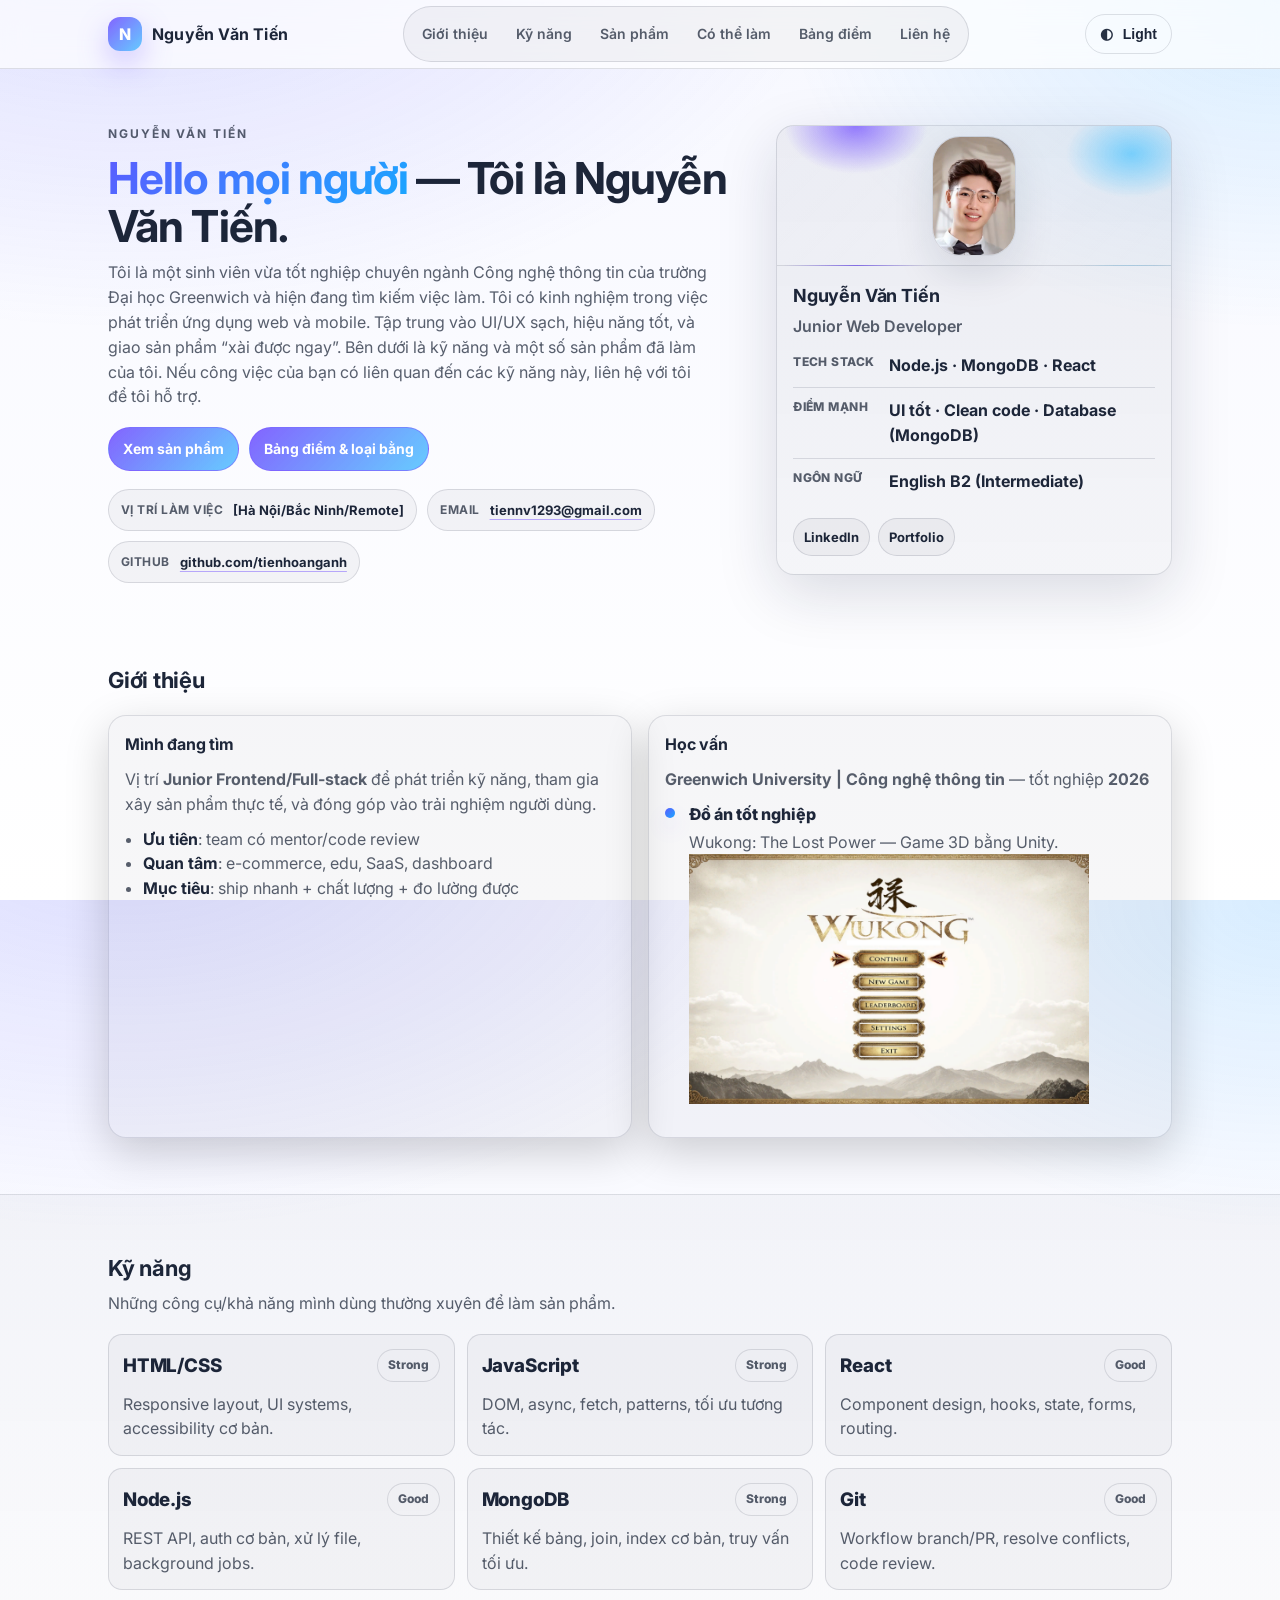
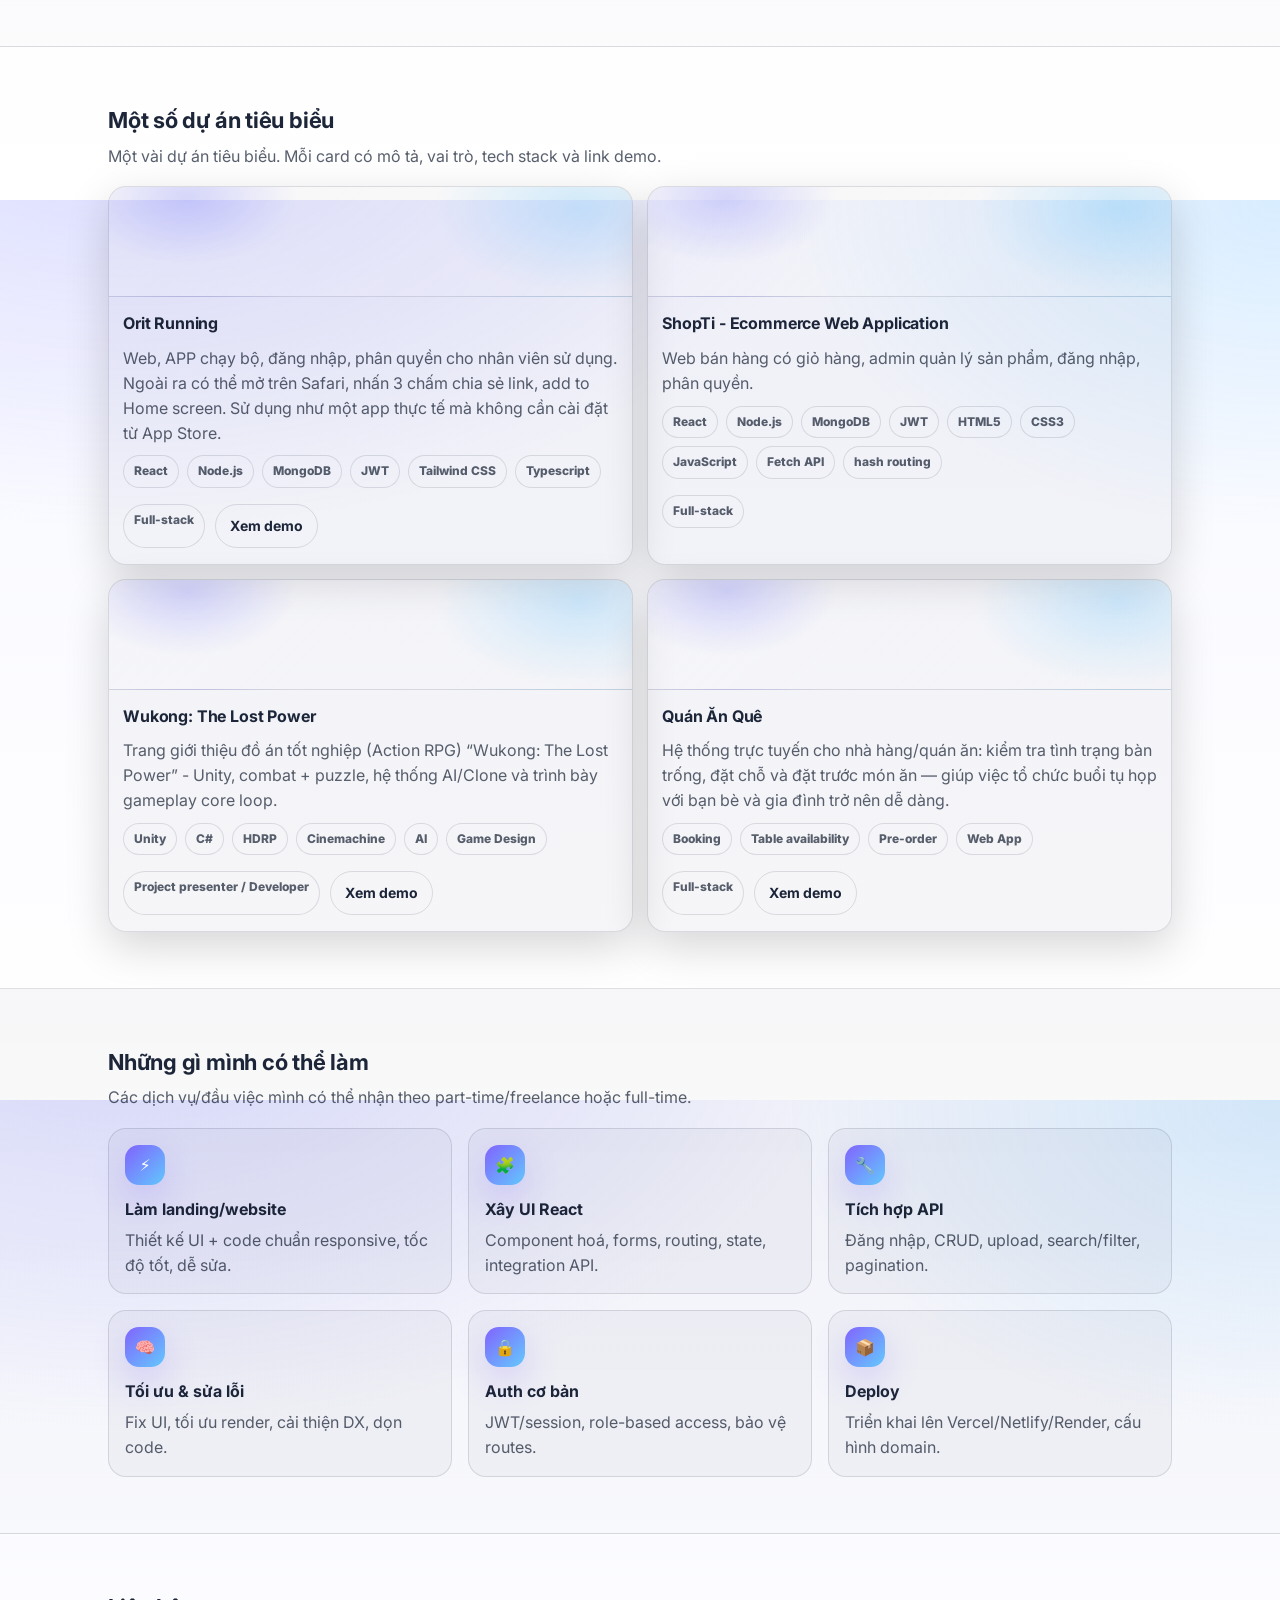
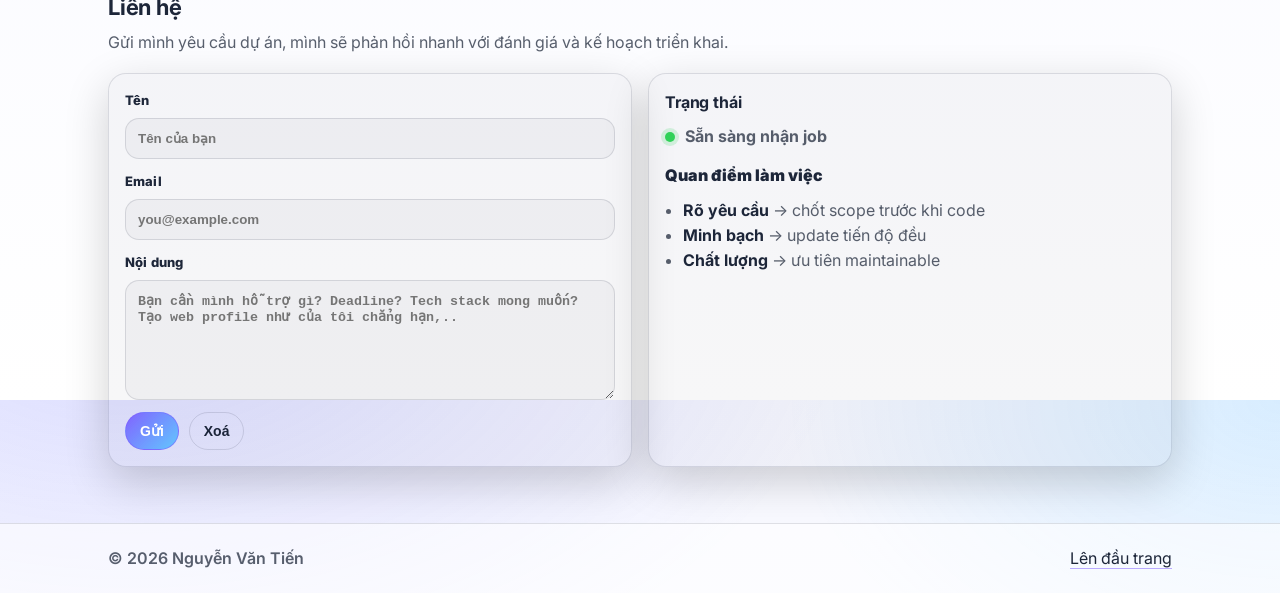
==== index.html @ b77771d0 "Add personal profile site with grades page Add complete personal profile website: index.html (profil" ====
<!doctype html>
<html lang="vi">
  <head>
    <meta charset="UTF-8" />
    <meta name="viewport" content="width=device-width, initial-scale=1.0" />
    <meta name="description" content="Website profile cá nhân - Sinh viên mới tốt nghiệp." />
    <title>Profile | Nguyễn Văn Tiến</title>
    <link rel="preconnect" href="https://fonts.googleapis.com" />
    <link rel="preconnect" href="https://fonts.gstatic.com" crossorigin />
    <link
      href="https://fonts.googleapis.com/css2?family=Inter:wght@400;500;600;700;800&display=swap"
      rel="stylesheet"
    />
    <link rel="stylesheet" href="./styles.css" />
  </head>
  <body>
    <header class="header" id="top">
      <div class="container header__inner">
        <a class="brand" href="#top" aria-label="Trang chủ">
          <span class="brand__mark" aria-hidden="true">N</span>
          <span class="brand__text">Nguyễn Văn Tiến</span>
        </a>

        <nav class="nav" aria-label="Điều hướng">
          <button class="nav__toggle" type="button" aria-expanded="false" aria-controls="navMenu">
            <span class="nav__toggleBars" aria-hidden="true"></span>
            <span class="sr-only">Mở/đóng menu</span>
          </button>

          <div class="nav__menu" id="navMenu">
            <a class="nav__link" href="#about">Giới thiệu</a>
            <a class="nav__link" href="#skills">Kỹ năng</a>
            <a class="nav__link" href="#projects">Sản phẩm</a>
            <a class="nav__link" href="#services">Có thể làm</a>
            <a class="nav__link" href="./bang-diem.html">Bảng điểm</a>
            <a class="nav__link" href="#contact">Liên hệ</a>
          </div>
        </nav>

        <div class="header__actions">
          <button class="btn btn--ghost" type="button" id="themeToggle" aria-pressed="false">
            <span class="btn__icon" aria-hidden="true">◐</span>
            <span class="btn__text">Dark</span>
          </button>
          <!-- <a class="btn btn--primary" href="#contact">Liên Hệ</a> -->
        </div>
      </div>
    </header>

    <main id="main">
      <section class="hero">
        <div class="container hero__grid">
          <div class="hero__content">
            <p class="eyebrow">Nguyễn Văn Tiến</p>
            <h1 class="hero__title">
              <span class="grad">Hello mọi người</span> — Tôi là Nguyễn Văn Tiến.
            </h1>
            <p class="hero__subtitle">
              Tôi là một sinh viên vừa tốt nghiệp chuyên ngành Công nghệ thông tin của trường Đại học Greenwich
              và hiện đang tìm kiếm việc làm. Tôi có kinh nghiệm trong việc phát triển ứng dụng web và mobile.
              Tập trung vào UI/UX sạch, hiệu năng tốt, và giao sản phẩm “xài được ngay”.
              Bên dưới là kỹ năng và một số sản phẩm đã làm của tôi. Nếu công việc của bạn có liên quan đến các kỹ năng này, liên hệ với tôi để tôi hỗ trợ.
            </p>

            <div class="hero__cta">
              <a class="btn btn--primary" href="#projects">Xem sản phẩm</a>
              <a class="btn btn--primary" href="./bang-diem.html">Bảng điểm &amp; loại bằng</a>
              <!-- <a class="btn btn--ghost" href="./assets/CV.pdf" download>Tải CV (PDF)</a> -->
            </div>

            <div class="hero__meta">
              <div class="pill">
                <span class="pill__k">Vị trí làm việc</span>
                <span class="pill__v">[Hà Nội/Bắc Ninh/Remote]</span>
              </div>
              <div class="pill">
                <span class="pill__k">Email</span>
                <a class="pill__v link" href="mailto:tiennv1293@gmail.com">tiennv1293@gmail.com</a>
              </div>
              <div class="pill">
                <span class="pill__k">GitHub</span>
                <a class="pill__v link" href="https://github.com/tienhoanganh" rel="noreferrer">github.com/tienhoanganh</a>
              </div>
            </div>
          </div>

          <aside class="hero__card" aria-label="Thông tin nhanh">
            <div class="profileCard">
              <div class="profileCard__avatar" role="img" aria-label="Ảnh đại diện">
                <img class="profileCard__img" src="./assets/avatar.png" alt="Nguyễn Văn Tiến" />
              </div>

              <div class="profileCard__body">
                <h2 class="profileCard__name">Nguyễn Văn Tiến</h2>
                <p class="profileCard__role">Junior Web Developer</p>

                <dl class="kv">
                  <div class="kv__row">
                    <dt>Tech Stack</dt>
                    <dd>Node.js · MongoDB · React</dd>
                  </div>
                  <div class="kv__row">
                    <dt>Điểm mạnh</dt>
                    <dd>UI tốt · Clean code · Database (MongoDB)</dd>
                  </div>
                  <div class="kv__row">
                    <dt>Ngôn ngữ</dt>
                    <dd>English B2 (Intermediate)</dd>
                  </div>
                </dl>

                <div class="profileCard__links">
                  <a class="chip" href="https://www.linkedin.com/in/tien-nguyen-van-83bb76202/" rel="noreferrer">LinkedIn</a>
                  <a class="chip" href="https://portfolio-tienhoanganh.vercel.app/" rel="noreferrer">Portfolio</a>
                </div>
              </div>
            </div>
          </aside>
        </div>
      </section>

      <section class="section" id="about">
        <div class="container">
          <div class="sectionHead">
            <h2 class="sectionHead__title">Giới thiệu</h2>
            <p class="sectionHead__desc">
            </p>
          </div>

          <div class="grid2">
            <article class="card">
              <h3 class="card__title">Mình đang tìm</h3>
              <p class="card__text">
                Vị trí <b>Junior Frontend/Full-stack</b> để phát triển kỹ năng, tham gia xây sản phẩm thực tế,
                và đóng góp vào trải nghiệm người dùng.
              </p>
              <ul class="list">
                <li><b>Ưu tiên</b>: team có mentor/code review</li>
                <li><b>Quan tâm</b>: e-commerce, edu, SaaS, dashboard</li>
                <li><b>Mục tiêu</b>: ship nhanh + chất lượng + đo lường được</li>
              </ul>
            </article>

            <article class="card">
              <h3 class="card__title">Học vấn</h3>
              <p class="card__text">
                <b>Greenwich University | Công nghệ thông tin</b> — tốt nghiệp <b>2026</b>
              </p>
              <div class="timeline">
                <div class="timeline__item">
                  <div class="timeline__dot" aria-hidden="true"></div>
                  <div class="timeline__content">
                    <p class="timeline__title">Đồ án tốt nghiệp</p>
                    <p class="timeline__desc">
                      Wukong: The Lost Power — Game 3D bằng Unity.
                      <img src="./assets/gamdoan.png" alt="Wukong: The Lost Power" width="400" height="250">
                    </p>
                  </div>
                </div>
              </div>
            </article>
          </div>
        </div>
      </section>

      <section class="section section--muted" id="skills">
        <div class="container">
          <div class="sectionHead">
            <h2 class="sectionHead__title">Kỹ năng</h2>
            <p class="sectionHead__desc">Những công cụ/khả năng mình dùng thường xuyên để làm sản phẩm.</p>
          </div>
          <div class="skills" id="skillsGrid" aria-label="Danh sách kỹ năng"></div>
        </div>
      </section>

      <section class="section" id="projects">
        <div class="container">
          <div class="sectionHead sectionHead--row">
            <div>
              <h2 class="sectionHead__title">Một số dự án tiêu biểu</h2>
              <p class="sectionHead__desc">
                Một vài dự án tiêu biểu. Mỗi card có mô tả, vai trò, tech stack và link demo.
              </p>
            </div>
          </div>
          <div class="projects" id="projectsGrid" aria-label="Danh sách dự án"></div>
        </div>
      </section>

      <section class="section section--muted" id="services">
        <div class="container">
          <div class="sectionHead">
            <h2 class="sectionHead__title">Những gì mình có thể làm</h2>
            <p class="sectionHead__desc">Các dịch vụ/đầu việc mình có thể nhận theo part-time/freelance hoặc full-time.</p>
          </div>

          <div class="grid3" id="servicesGrid" aria-label="Danh sách dịch vụ"></div>
        </div>
      </section>

      <section class="section" id="contact">
        <div class="container">
          <div class="sectionHead">
            <h2 class="sectionHead__title">Liên hệ</h2>
            <p class="sectionHead__desc">
              Gửi mình yêu cầu dự án, mình sẽ phản hồi nhanh với đánh giá và kế hoạch triển khai.
            </p>
          </div>

          <div class="grid2">
            <form class="card form" id="contactForm">
              <div class="form__row">
                <label class="label" for="name">Tên</label>
                <input class="input" id="name" name="name" autocomplete="name" placeholder="Tên của bạn" required />
              </div>

              <div class="form__row">
                <label class="label" for="email">Email</label>
                <input
                  class="input"
                  id="email"
                  name="email"
                  type="email"
                  autocomplete="email"
                  placeholder="you@example.com"
                  required
                />
              </div>

              <div class="form__row">
                <label class="label" for="message">Nội dung</label>
                <textarea
                  class="input textarea"
                  id="message"
                  name="message"
                  rows="5"
                  placeholder="Bạn cần mình hỗ trợ gì? Deadline? Tech stack mong muốn? Tạo web profile như của tôi chẳng hạn,.."
                  required
                ></textarea>
              </div>

              <div class="form__actions">
                <button class="btn btn--primary" type="submit">Gửi</button>
                <button class="btn btn--ghost" type="reset">Xoá</button>
              </div>
            </form>

            <aside class="card">
              <h3 class="card__title">Trạng thái</h3>
              <div class="status">
                <span class="status__dot" aria-hidden="true"></span>
                <span class="status__text">Sẵn sàng nhận job</span>
              </div>

              <div class="mini">
                <p class="mini__title">Quan điểm làm việc</p>
                <ul class="list">
                  <li><b>Rõ yêu cầu</b> → chốt scope trước khi code</li>
                  <li><b>Minh bạch</b> → update tiến độ đều</li>
                  <li><b>Chất lượng</b> → ưu tiên maintainable</li>
                </ul>
              </div>
            </aside>
          </div>
        </div>
      </section>
    </main>

    <footer class="footer">
      <div class="container footer__inner">
        <p class="footer__copy">© <span id="year"></span> Nguyễn Văn Tiến</p>
        <a class="link" href="#top">Lên đầu trang</a>
      </div>
    </footer>

    <script src="./script.js"></script>
  </body>
</html>
---- styles.css ----
:root{
  --bg: #0b1020;
  --bg2: #0e1630;
  --card: rgba(255,255,255,.06);
  --card2: rgba(255,255,255,.08);
  --text: rgba(255,255,255,.88);
  --muted: rgba(255,255,255,.66);
  --line: rgba(255,255,255,.12);
  --shadow: 0 18px 60px rgba(0,0,0,.35);
  --primary: #7c5cff;
  --primary2: #4cc3ff;
  --good: #30d158;
  --radius: 18px;
  --radiusSm: 14px;
  --container: 1100px;
  --focus: 0 0 0 4px rgba(124,92,255,.35);
  --font: Inter, system-ui, -apple-system, Segoe UI, Roboto, Helvetica, Arial, sans-serif;
}

html[data-theme="light"]{
  --bg: #f7f8ff;
  --bg2: #ffffff;
  --card: rgba(10,20,40,.06);
  --card2: rgba(10,20,40,.08);
  --text: rgba(10,20,40,.92);
  --muted: rgba(10,20,40,.68);
  --line: rgba(10,20,40,.12);
  --shadow: 0 18px 60px rgba(20,30,60,.15);
  --primary: #5b5cff;
  --primary2: #1aa7ff;
  --focus: 0 0 0 4px rgba(91,92,255,.25);
}

*{ box-sizing: border-box; }
html, body{ height: 100%; }
body{
  margin: 0;
  font-family: var(--font);
  color: var(--text);
  background:
    radial-gradient(1200px 700px at 10% -10%, rgba(124,92,255,.35), transparent 60%),
    radial-gradient(900px 600px at 100% 0%, rgba(76,195,255,.25), transparent 55%),
    linear-gradient(180deg, var(--bg), var(--bg2));
  line-height: 1.55;
}

/* Light theme: giảm độ đậm tím để không bị "lệch / chói" */
html[data-theme="light"] body{
  background:
    radial-gradient(1200px 700px at 10% -10%, rgba(91,92,255,.18), transparent 60%),
    radial-gradient(900px 600px at 100% 0%, rgba(26,167,255,.14), transparent 55%),
    linear-gradient(180deg, var(--bg), var(--bg2));
}

a{ color: inherit; text-decoration: none; }
code{ font-family: ui-monospace, SFMono-Regular, Menlo, Monaco, Consolas, "Liberation Mono", "Courier New", monospace; }

.container{
  max-width: var(--container);
  padding: 0 18px;
  margin: 0 auto;
}

.sr-only{
  position: absolute;
  width: 1px;
  height: 1px;
  padding: 0;
  margin: -1px;
  overflow: hidden;
  clip: rect(0, 0, 0, 0);
  border: 0;
}

.skip-link{
  position: absolute;
  left: -999px;
  top: 12px;
  padding: 10px 12px;
  border-radius: 999px;
  background: var(--bg2);
  border: 1px solid var(--line);
  box-shadow: var(--shadow);
  z-index: 9999;
}
.skip-link:focus{ left: 12px; outline: none; box-shadow: var(--focus), var(--shadow); }

.header{
  position: sticky;
  top: 0;
  z-index: 50;
  background: rgba(10,15,30,.55);
  backdrop-filter: blur(14px);
  border-bottom: 1px solid var(--line);
}
html[data-theme="light"] .header{ background: rgba(255,255,255,.7); }
.header__inner{
  display: flex;
  align-items: center;
  justify-content: space-between;
  gap: 14px;
  height: 68px;
}

.brand{ display: inline-flex; align-items: center; gap: 10px; }
.brand__mark{
  width: 34px; height: 34px;
  border-radius: 12px;
  display: grid; place-items: center;
  background: linear-gradient(135deg, rgba(124,92,255,.95), rgba(76,195,255,.85));
  color: white;
  font-weight: 800;
  box-shadow: 0 12px 30px rgba(124,92,255,.35);
}
.brand__text{ font-weight: 700; letter-spacing: .2px; }

.nav{ display: flex; align-items: center; }
.nav__toggle{
  display: none;
  width: 44px; height: 44px;
  border-radius: 14px;
  background: transparent;
  border: 1px solid var(--line);
  color: var(--text);
  cursor: pointer;
}
.nav__toggle:focus{ outline: none; box-shadow: var(--focus); }
.nav__toggleBars{
  display: block;
  width: 18px;
  height: 2px;
  background: currentColor;
  margin: 0 auto;
  position: relative;
  border-radius: 999px;
}
.nav__toggleBars::before,
.nav__toggleBars::after{
  content: "";
  position: absolute;
  left: 0;
  width: 18px;
  height: 2px;
  background: currentColor;
  border-radius: 999px;
}
.nav__toggleBars::before{ top: -6px; }
.nav__toggleBars::after{ top: 6px; }

.nav__menu{
  display: flex;
  align-items: center;
  gap: 4px;
  padding: 6px;
  border-radius: 999px;
  border: 1px solid var(--line);
  background: rgba(255,255,255,.04);
}
html[data-theme="light"] .nav__menu{ background: rgba(10,20,40,.04); }
.nav__link{
  padding: 10px 12px;
  border-radius: 999px;
  color: var(--muted);
  font-weight: 600;
  font-size: 14px;
}
.nav__link:hover{ color: var(--text); background: rgba(255,255,255,.06); }
html[data-theme="light"] .nav__link:hover{ background: rgba(10,20,40,.06); }
.nav__link:focus{ outline: none; box-shadow: var(--focus); }

.header__actions{ display: flex; align-items: center; gap: 10px; }

.btn{
  display: inline-flex;
  align-items: center;
  justify-content: center;
  gap: 10px;
  padding: 10px 14px;
  border-radius: 999px;
  border: 1px solid var(--line);
  background: rgba(255,255,255,.04);
  color: var(--text);
  font-weight: 700;
  font-size: 14px;
  cursor: pointer;
  transition: transform .08s ease, background .2s ease, border-color .2s ease;
}
.btn:hover{ transform: translateY(-1px); background: rgba(255,255,255,.07); }
html[data-theme="light"] .btn:hover{ background: rgba(10,20,40,.06); }
.btn:focus{ outline: none; box-shadow: var(--focus); }
.btn--primary{
  border-color: rgba(124,92,255,.55);
  background: linear-gradient(135deg, rgba(124,92,255,.95), rgba(76,195,255,.85));
  color: white;
}
.btn--primary:hover{ background: linear-gradient(135deg, rgba(124,92,255,1), rgba(76,195,255,.92)); }
.btn--ghost{ background: transparent; }
.btn__icon{ font-size: 15px; opacity: .95; }

.hero{
  padding: 56px 0 24px;
}
.hero__grid{
  display: grid;
  grid-template-columns: 1.55fr .95fr;
  gap: 22px;
  align-items: start;
}
.eyebrow{
  margin: 0 0 10px;
  font-weight: 700;
  letter-spacing: .16em;
  text-transform: uppercase;
  color: var(--muted);
  font-size: 12px;
}
.hero__title{
  margin: 0 0 10px;
  font-size: clamp(28px, 4vw, 44px);
  line-height: 1.1;
  letter-spacing: -0.02em;
}
.grad{
  background: linear-gradient(135deg, var(--primary), var(--primary2));
  -webkit-background-clip: text;
  background-clip: text;
  color: transparent;
}
.hero__subtitle{
  margin: 0 0 18px;
  color: var(--muted);
  font-size: 16px;
  max-width: 60ch;
}
.hero__cta{ display: flex; flex-wrap: wrap; gap: 10px; margin-bottom: 18px; }
.hero__meta{
  display: flex;
  flex-wrap: wrap;
  gap: 10px;
}
.pill{
  border: 1px solid var(--line);
  border-radius: 999px;
  padding: 10px 12px;
  background: rgba(255,255,255,.04);
  display: flex;
  gap: 10px;
  align-items: center;
}
html[data-theme="light"] .pill{ background: rgba(10,20,40,.04); }
.pill__k{ color: var(--muted); font-weight: 700; font-size: 12px; letter-spacing: .04em; text-transform: uppercase; }
.pill__v{ font-weight: 700; font-size: 13px; }
.link{ color: inherit; text-decoration: underline; text-decoration-color: rgba(124,92,255,.5); text-underline-offset: 4px; }
.link:hover{ text-decoration-color: rgba(76,195,255,.75); }

.hero__card{
  position: sticky;
  top: 88px;
}
.profileCard{
  border: 1px solid var(--line);
  border-radius: var(--radius);
  background: linear-gradient(180deg, rgba(255,255,255,.06), rgba(255,255,255,.03));
  box-shadow: var(--shadow);
  overflow: hidden;
}
html[data-theme="light"] .profileCard{ background: linear-gradient(180deg, rgba(10,20,40,.06), rgba(10,20,40,.03)); }
.profileCard__avatar{
  height: 140px;
  display: grid;
  place-items: center;
  background:
    radial-gradient(120px 80px at 20% 0%, rgba(124,92,255,.8), transparent 60%),
    radial-gradient(120px 80px at 90% 20%, rgba(76,195,255,.7), transparent 55%),
    linear-gradient(135deg, rgba(255,255,255,.08), rgba(255,255,255,.02));
  border-bottom: 1px solid var(--line);
  color: rgba(255,255,255,.9);
  font-weight: 800;
  letter-spacing: .08em;
  text-transform: uppercase;
}
html[data-theme="light"] .profileCard__avatar{ color: rgba(10,20,40,.75); }
.profileCard__img{
  width: 84px;
  height: 120px;
  border-radius: 28px;
  object-fit: cover;
  display: block;
  border: 1px solid var(--line);
  box-shadow: 0 18px 44px rgba(0,0,0,.22);
}
html[data-theme="light"] .profileCard__img{
  box-shadow: 0 16px 40px rgba(20,30,60,.12);
}
.profileCard__body{ padding: 16px 16px 18px; }
.profileCard__name{ margin: 0 0 4px; font-size: 18px; letter-spacing: -0.01em; }
.profileCard__role{ margin: 0 0 14px; color: var(--muted); font-weight: 600; }

.kv{ margin: 0; }
.kv__row{
  display: grid;
  grid-template-columns: 84px 1fr;
  gap: 12px;
  padding: 10px 0;
  border-top: 1px solid var(--line);
}
.kv__row:first-child{ border-top: 0; padding-top: 0; }
.kv dt{
  color: var(--muted);
  font-weight: 800;
  font-size: 12px;
  letter-spacing: .04em;
  text-transform: uppercase;
}
.kv dd{ margin: 0; font-weight: 700; }
.profileCard__links{
  display: flex;
  flex-wrap: wrap;
  gap: 8px;
  margin-top: 14px;
}
.chip{
  padding: 8px 10px;
  border-radius: 999px;
  border: 1px solid var(--line);
  background: rgba(255,255,255,.04);
  font-weight: 700;
  font-size: 13px;
}
.chip:hover{ background: rgba(255,255,255,.07); transform: translateY(-1px); }
html[data-theme="light"] .chip{ background: rgba(10,20,40,.04); }
html[data-theme="light"] .chip:hover{ background: rgba(10,20,40,.06); }

.section{
  padding: 56px 0;
}
.section--muted{
  background: linear-gradient(180deg, rgba(255,255,255,.03), rgba(255,255,255,.01));
  border-top: 1px solid var(--line);
  border-bottom: 1px solid var(--line);
}
html[data-theme="light"] .section--muted{
  background: linear-gradient(180deg, rgba(10,20,40,.03), rgba(10,20,40,.01));
}
.sectionHead{ margin-bottom: 18px; }
.sectionHead--row{
  display: flex;
  align-items: flex-end;
  justify-content: space-between;
  gap: 14px;
}
.sectionHead__title{ margin: 0 0 6px; font-size: 22px; letter-spacing: -0.01em; }
.sectionHead__desc{ margin: 0; color: var(--muted); max-width: 70ch; }

.card{
  border: 1px solid var(--line);
  border-radius: var(--radius);
  background: rgba(255,255,255,.04);
  padding: 16px;
  box-shadow: 0 14px 44px rgba(0,0,0,.18);
}
html[data-theme="light"] .card{ background: rgba(10,20,40,.03); }
.card__title{ margin: 0 0 10px; font-size: 16px; letter-spacing: -0.01em; }
.card__text{ margin: 0 0 10px; color: var(--muted); }

.grid2{
  display: grid;
  grid-template-columns: 1fr 1fr;
  gap: 16px;
}
.grid3{
  display: grid;
  grid-template-columns: repeat(3, 1fr);
  gap: 16px;
}

.list{
  margin: 10px 0 0;
  padding-left: 18px;
  color: var(--muted);
}
.list b{ color: var(--text); }

.timeline{ margin-top: 10px; }
.timeline__item{
  display: grid;
  grid-template-columns: 14px 1fr;
  gap: 10px;
  padding: 10px 0;
  border-top: 1px solid var(--line);
}
.timeline__item:first-child{ border-top: 0; padding-top: 0; }
.timeline__dot{
  width: 10px; height: 10px;
  border-radius: 999px;
  background: linear-gradient(135deg, var(--primary), var(--primary2));
  margin-top: 6px;
  box-shadow: 0 10px 20px rgba(124,92,255,.2);
}
.timeline__title{ margin: 0 0 3px; font-weight: 800; }
.timeline__desc{ margin: 0; color: var(--muted); }

.skills{
  display: grid;
  grid-template-columns: repeat(12, 1fr);
  gap: 12px;
}
.skill{
  grid-column: span 4;
  border-radius: var(--radiusSm);
  border: 1px solid var(--line);
  background: rgba(255,255,255,.04);
  padding: 14px;
  min-height: 96px;
}
html[data-theme="light"] .skill{ background: rgba(10,20,40,.03); }
.skill__top{ display: flex; align-items: center; justify-content: space-between; gap: 10px; }
.skill__name{ margin: 0; font-weight: 800; letter-spacing: -0.01em; }
.skill__level{
  font-weight: 800;
  font-size: 12px;
  color: var(--muted);
  border: 1px solid var(--line);
  border-radius: 999px;
  padding: 6px 10px;
  background: rgba(255,255,255,.03);
}
.skill__desc{ margin: 10px 0 0; color: var(--muted); }

.note{
  margin-top: 14px;
  border: 1px dashed rgba(124,92,255,.45);
  border-radius: var(--radius);
  padding: 12px 12px;
  background: rgba(124,92,255,.08);
  display: flex;
  gap: 10px;
  align-items: flex-start;
}
html[data-theme="light"] .note{ background: rgba(91,92,255,.08); }
.note__badge{
  font-weight: 900;
  font-size: 12px;
  letter-spacing: .08em;
  text-transform: uppercase;
  padding: 6px 10px;
  border-radius: 999px;
  border: 1px solid rgba(124,92,255,.45);
  color: var(--text);
}
.note__text{ margin: 0; color: var(--muted); }

.projects{
  display: grid;
  grid-template-columns: repeat(12, 1fr);
  gap: 14px;
}
.project{
  grid-column: span 6;
  border-radius: var(--radius);
  border: 1px solid var(--line);
  background: rgba(255,255,255,.04);
  overflow: hidden;
  box-shadow: 0 14px 44px rgba(0,0,0,.16);
  display: flex;
  flex-direction: column;
  min-height: 220px;
}
html[data-theme="light"] .project{ background: rgba(10,20,40,.03); }
.project__cover{
  height: 110px;
  border-bottom: 1px solid var(--line);
  background:
    radial-gradient(200px 120px at 15% 10%, rgba(124,92,255,.7), transparent 55%),
    radial-gradient(240px 140px at 90% 20%, rgba(76,195,255,.6), transparent 60%),
    linear-gradient(135deg, rgba(255,255,255,.08), rgba(255,255,255,.02));
}

/* Light theme: giảm độ bão hòa tím để không bị "lệch/chói" */
html[data-theme="light"] .project__cover{
  background:
    radial-gradient(200px 120px at 15% 10%, rgba(91,92,255,.22), transparent 55%),
    radial-gradient(240px 140px at 90% 20%, rgba(26,167,255,.18), transparent 60%),
    linear-gradient(135deg, rgba(255,255,255,.18), rgba(255,255,255,.03));
}
.project__body{ padding: 14px 14px 16px; display: flex; flex-direction: column; gap: 10px; }
.project__title{ margin: 0; font-size: 16px; letter-spacing: -0.01em; }
.project__desc{ margin: 0; color: var(--muted); }
.tags{ display: flex; flex-wrap: wrap; gap: 8px; }
.tag{
  font-weight: 800;
  font-size: 12px;
  color: var(--muted);
  border: 1px solid var(--line);
  border-radius: 999px;
  padding: 6px 10px;
  background: rgba(255,255,255,.03);
}
.project__footer{
  margin-top: auto;
  padding-top: 6px;
  display: flex;
  flex-wrap: wrap;
  gap: 10px;
}

.filters{ display: flex; gap: 8px; flex-wrap: wrap; }
.segBtn{
  padding: 8px 10px;
  border-radius: 999px;
  border: 1px solid var(--line);
  background: rgba(255,255,255,.03);
  color: var(--muted);
  font-weight: 800;
  font-size: 13px;
  cursor: pointer;
}
.segBtn:hover{ color: var(--text); background: rgba(255,255,255,.06); }
html[data-theme="light"] .segBtn:hover{ background: rgba(10,20,40,.06); }
.segBtn:focus{ outline: none; box-shadow: var(--focus); }
.segBtn.is-active{
  color: white;
  background: linear-gradient(135deg, rgba(124,92,255,.95), rgba(76,195,255,.85));
  border-color: rgba(124,92,255,.55);
}

.service{
  border-radius: var(--radius);
  border: 1px solid var(--line);
  background: rgba(255,255,255,.04);
  padding: 16px;
}
html[data-theme="light"] .service{ background: rgba(10,20,40,.03); }
.service__icon{
  width: 40px; height: 40px;
  border-radius: 14px;
  display: grid; place-items: center;
  background: linear-gradient(135deg, rgba(124,92,255,.95), rgba(76,195,255,.85));
  color: white;
  font-weight: 900;
  box-shadow: 0 14px 34px rgba(124,92,255,.22);
}
.service__title{ margin: 12px 0 6px; font-size: 16px; }
.service__desc{ margin: 0; color: var(--muted); }

.form .form__row{ display: grid; gap: 8px; margin-bottom: 12px; }
.label{ font-weight: 800; font-size: 13px; letter-spacing: .01em; }
.input{
  width: 100%;
  border-radius: 14px;
  border: 1px solid var(--line);
  background: rgba(255,255,255,.04);
  color: var(--text);
  padding: 12px 12px;
  font-weight: 600;
  outline: none;
}
html[data-theme="light"] .input{ background: rgba(10,20,40,.03); }
.input:focus{ box-shadow: var(--focus); border-color: rgba(124,92,255,.55); }
.textarea{ resize: vertical; min-height: 120px; }
.form__actions{ display: flex; gap: 10px; flex-wrap: wrap; margin-top: 6px; }
.form__hint{ margin: 10px 0 0; color: var(--muted); font-size: 13px; }

.contactList{ display: grid; gap: 10px; margin-top: 10px; }
.contactItem{
  display: flex;
  align-items: center;
  justify-content: space-between;
  gap: 12px;
  padding: 10px 12px;
  border-radius: 14px;
  border: 1px solid var(--line);
  background: rgba(255,255,255,.03);
}
.contactItem__k{ color: var(--muted); font-weight: 800; font-size: 12px; letter-spacing: .04em; text-transform: uppercase; }
.contactItem__v{ font-weight: 800; }
.divider{ height: 1px; background: var(--line); margin: 14px 0; }

.status{ display: flex; align-items: center; gap: 10px; }
.status__dot{
  width: 10px; height: 10px;
  border-radius: 999px;
  background: var(--good);
  box-shadow: 0 0 0 4px rgba(48,209,88,.18);
}
.status__text{ color: var(--muted); font-weight: 700; }
.mini{ margin-top: 14px; }
.mini__title{ margin: 0 0 8px; font-weight: 900; }

.footer{
  border-top: 1px solid var(--line);
  padding: 22px 0;
  background: rgba(0,0,0,.12);
}
html[data-theme="light"] .footer{ background: rgba(255,255,255,.6); }
.footer__inner{
  display: flex;
  align-items: center;
  justify-content: space-between;
  gap: 12px;
}
.footer__copy{ margin: 0; color: var(--muted); font-weight: 600; }

@media (max-width: 980px){
  .hero__grid{ grid-template-columns: 1fr; }
  .hero__card{ position: static; }
  .project{ grid-column: span 12; }
  .skill{ grid-column: span 6; }
  .grid3{ grid-template-columns: 1fr; }
}

@media (max-width: 760px){
  .header__actions{ display: none; }
  .nav__toggle{ display: inline-flex; align-items: center; justify-content: center; }
  .nav__menu{
    position: absolute;
    right: 18px;
    top: 78px;
    width: min(340px, calc(100vw - 36px));
    padding: 10px;
    border-radius: 18px;
    display: none;
    flex-direction: column;
    align-items: stretch;
    gap: 4px;
    background: rgba(10,15,30,.72);
    box-shadow: var(--shadow);
  }
  html[data-theme="light"] .nav__menu{ background: rgba(255,255,255,.85); }
  .nav__menu.is-open{ display: flex; }
  .nav__link{ width: 100%; }
  .grid2{ grid-template-columns: 1fr; }
  .skill{ grid-column: span 12; }
  .section{ padding: 46px 0; }
  .sectionHead--row{ align-items: flex-start; flex-direction: column; }
  .footer__inner{ flex-direction: column; align-items: flex-start; }
}

@media (prefers-reduced-motion: reduce){
  *{ scroll-behavior: auto !important; transition: none !important; }
}

html{ scroll-behavior: smooth; }

/* —— Trang bảng điểm (bang-diem.html) —— */
.grades-hero{
  padding: 36px 0 8px;
}
.grades-hero__title{
  margin: 0 0 8px;
  font-size: clamp(22px, 3vw, 30px);
  letter-spacing: -0.02em;
}
.grades-hero__desc{
  margin: 0;
  color: var(--muted);
  max-width: 65ch;
}
.degree-summary{
  display: grid;
  grid-template-columns: 1fr 1fr;
  gap: 16px;
  margin: 24px 0 32px;
}
@media (max-width: 760px){
  .degree-summary{ grid-template-columns: 1fr; }
}
.degree-card{
  border-radius: var(--radius);
  border: 1px solid var(--line);
  padding: 20px;
  background: linear-gradient(145deg, rgba(124,92,255,.12), rgba(76,195,255,.08));
}
.degree-card--highlight{
  border-color: rgba(124,92,255,.45);
  box-shadow: 0 16px 48px rgba(124,92,255,.15);
}
.degree-card__label{
  margin: 0 0 6px;
  font-size: 12px;
  font-weight: 800;
  letter-spacing: .1em;
  text-transform: uppercase;
  color: var(--muted);
}
.degree-card__value{
  margin: 0 0 8px;
  font-size: clamp(20px, 2.5vw, 26px);
  font-weight: 800;
  letter-spacing: -0.02em;
}
.degree-card__sub{
  margin: 0;
  font-size: 14px;
  color: var(--muted);
}
.scale-note{
  margin-top: 12px;
  padding: 12px 14px;
  border-radius: var(--radiusSm);
  border: 1px solid var(--line);
  background: rgba(255,255,255,.04);
  font-size: 13px;
  color: var(--muted);
}
html[data-theme="light"] .scale-note{ background: rgba(10,20,40,.03); }
.scale-note code{ font-size: 12px; }

.grades-section{
  margin-bottom: 40px;
}
.grades-section__title{
  margin: 0 0 6px;
  font-size: 18px;
  display: flex;
  align-items: center;
  gap: 10px;
  flex-wrap: wrap;
}
.grades-section__badge{
  font-size: 11px;
  font-weight: 800;
  padding: 4px 10px;
  border-radius: 999px;
  border: 1px solid var(--line);
  color: var(--muted);
}
.grades-section__desc{
  margin: 0 0 14px;
  color: var(--muted);
  font-size: 14px;
  max-width: 75ch;
}

.grades-table-wrap{
  overflow-x: auto;
  border-radius: var(--radiusSm);
  border: 1px solid var(--line);
  background: rgba(255,255,255,.03);
}
html[data-theme="light"] .grades-table-wrap{ background: rgba(10,20,40,.02); }
.grades-table{
  width: 100%;
  border-collapse: collapse;
  font-size: 14px;
}
.grades-table th,
.grades-table td{
  padding: 12px 14px;
  text-align: left;
  border-bottom: 1px solid var(--line);
}
.grades-table th{
  font-weight: 800;
  font-size: 11px;
  letter-spacing: .06em;
  text-transform: uppercase;
  color: var(--muted);
  background: rgba(255,255,255,.04);
}
html[data-theme="light"] .grades-table th{ background: rgba(10,20,40,.04); }
.grades-table tr:last-child td{ border-bottom: 0; }
.grades-table tbody tr:hover td{ background: rgba(124,92,255,.06); }
.grades-table .num{ font-variant-numeric: tabular-nums; font-weight: 700; }
.grades-table .class-2-1{ color: #7c5cff; font-weight: 800; }
.grades-table .class-2-2{ color: var(--muted); font-weight: 700; }
.grades-table .class-1st{ color: #30d158; font-weight: 800; }

.pearson-box{
  margin-top: 14px;
  padding: 16px;
  border-radius: var(--radiusSm);
  border: 1px dashed var(--line);
  background: rgba(255,255,255,.03);
}
.pearson-box p{ margin: 0 0 10px; color: var(--muted); font-size: 14px; }
.pearson-box p:last-child{ margin-bottom: 0; }
.pearson-codes{
  font-family: ui-monospace, monospace;
  font-size: 13px;
  line-height: 1.7;
  color: var(--text);
}

.insight-box{
  margin-top: 14px;
  padding: 16px 18px;
  border-left: 4px solid rgba(76,195,255,.8);
  border-radius: 0 var(--radiusSm) var(--radiusSm) 0;
  background: rgba(76,195,255,.08);
}
.insight-box p{ margin: 0 0 8px; color: var(--muted); font-size: 14px; }
.insight-box p:last-child{ margin-bottom: 0; }
.insight-box strong{ color: var(--text); }
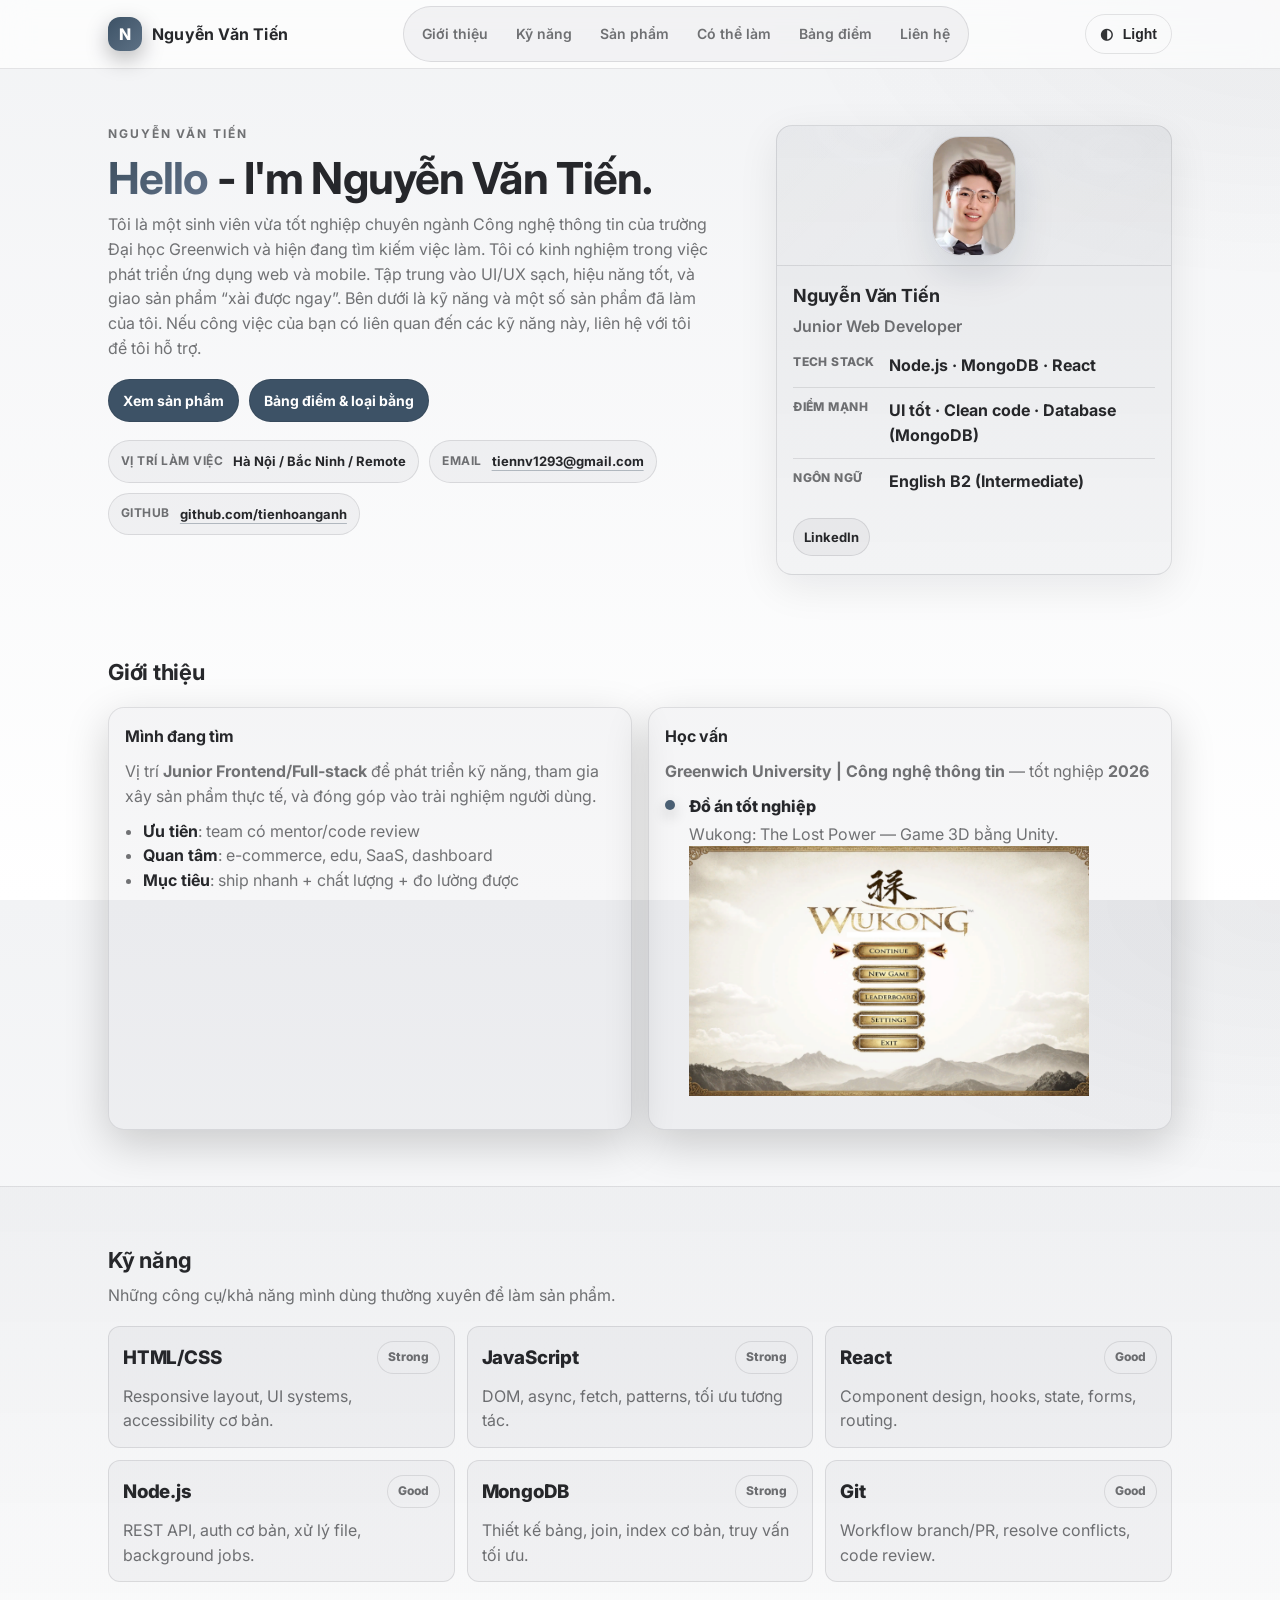
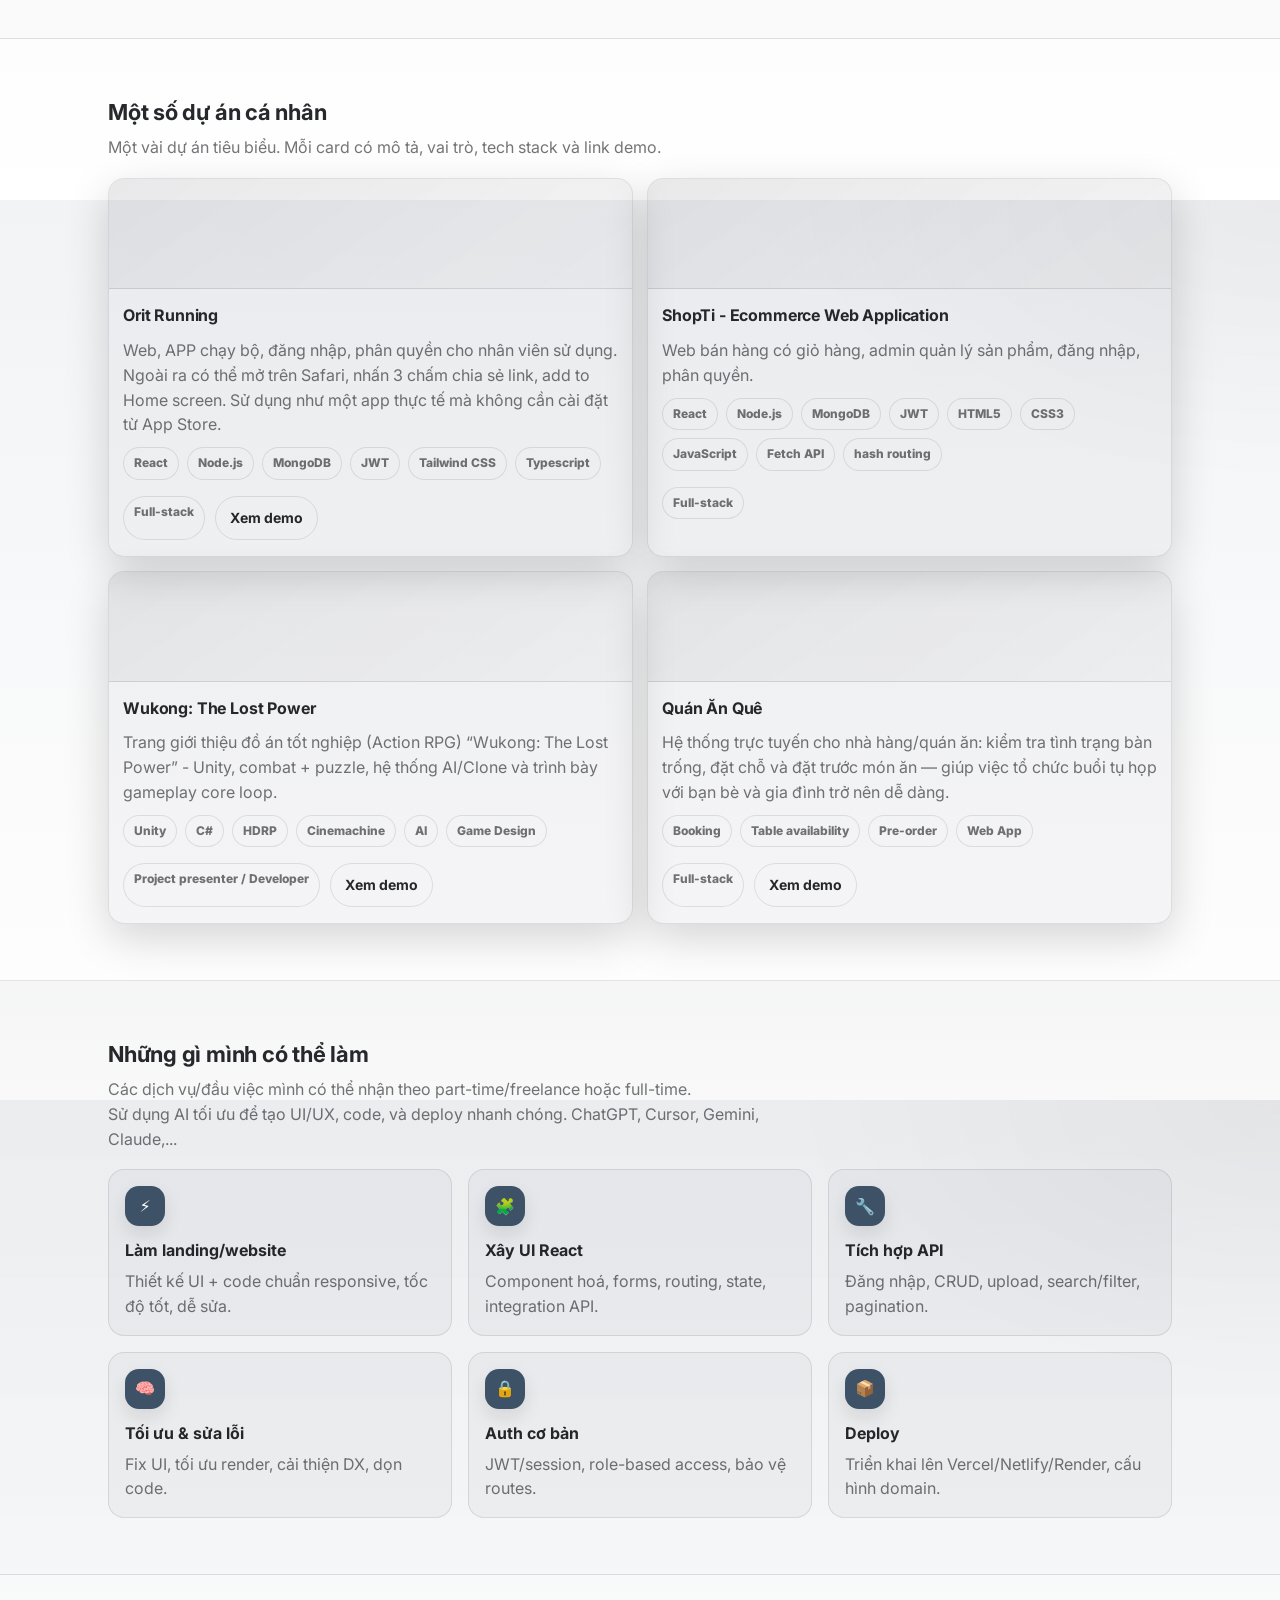
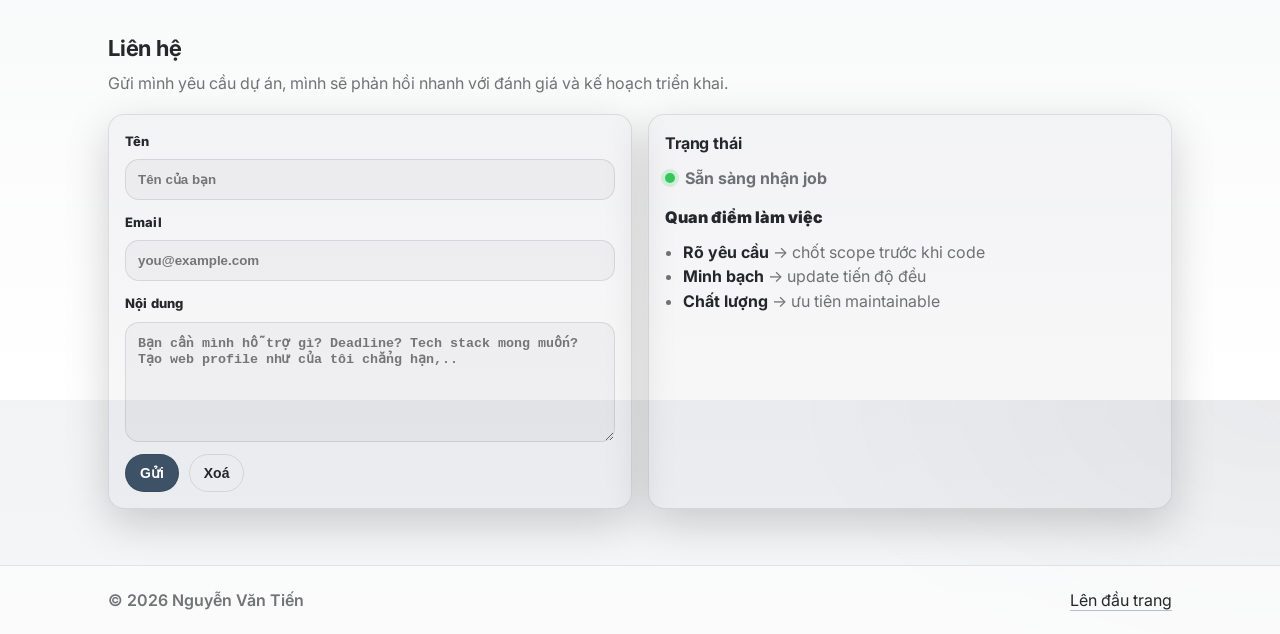
==== commit fae7cc6d: "update index" ====
--- a/index.html
+++ b/index.html
@@ -53,7 +53,7 @@
           <div class="hero__content">
             <p class="eyebrow">Nguyễn Văn Tiến</p>
             <h1 class="hero__title">
-              <span class="grad">Hello mọi người</span> — Tôi là Nguyễn Văn Tiến.
+              <span class="grad">Hello</span> - I'm Nguyễn Văn Tiến.
             </h1>
             <p class="hero__subtitle">
               Tôi là một sinh viên vừa tốt nghiệp chuyên ngành Công nghệ thông tin của trường Đại học Greenwich
@@ -71,7 +71,7 @@
             <div class="hero__meta">
               <div class="pill">
                 <span class="pill__k">Vị trí làm việc</span>
-                <span class="pill__v">[Hà Nội/Bắc Ninh/Remote]</span>
+                <span class="pill__v">Hà Nội / Bắc Ninh / Remote</span>
               </div>
               <div class="pill">
                 <span class="pill__k">Email</span>
@@ -111,7 +111,6 @@
 
                 <div class="profileCard__links">
                   <a class="chip" href="https://www.linkedin.com/in/tien-nguyen-van-83bb76202/" rel="noreferrer">LinkedIn</a>
-                  <a class="chip" href="https://portfolio-tienhoanganh.vercel.app/" rel="noreferrer">Portfolio</a>
                 </div>
               </div>
             </div>
@@ -177,7 +176,7 @@
         <div class="container">
           <div class="sectionHead sectionHead--row">
             <div>
-              <h2 class="sectionHead__title">Một số dự án tiêu biểu</h2>
+              <h2 class="sectionHead__title">Một số dự án cá nhân</h2>
               <p class="sectionHead__desc">
                 Một vài dự án tiêu biểu. Mỗi card có mô tả, vai trò, tech stack và link demo.
               </p>
@@ -192,6 +191,7 @@
           <div class="sectionHead">
             <h2 class="sectionHead__title">Những gì mình có thể làm</h2>
             <p class="sectionHead__desc">Các dịch vụ/đầu việc mình có thể nhận theo part-time/freelance hoặc full-time.</p>
+            <p class="sectionHead__desc">Sử dụng AI tối ưu để tạo UI/UX, code, và deploy nhanh chóng. ChatGPT, Cursor, Gemini, Claude,...</p>
           </div>
 
           <div class="grid3" id="servicesGrid" aria-label="Danh sách dịch vụ"></div>
--- a/styles.css
+++ b/styles.css
@@ -1,34 +1,44 @@
 :root{
-  --bg: #0b1020;
-  --bg2: #0e1630;
-  --card: rgba(255,255,255,.06);
-  --card2: rgba(255,255,255,.08);
-  --text: rgba(255,255,255,.88);
-  --muted: rgba(255,255,255,.66);
-  --line: rgba(255,255,255,.12);
-  --shadow: 0 18px 60px rgba(0,0,0,.35);
-  --primary: #7c5cff;
-  --primary2: #4cc3ff;
-  --good: #30d158;
-  --radius: 18px;
-  --radiusSm: 14px;
+  /* Nền tối trung tính — không tím */
+  --bg: #0f1114;
+  --bg2: #171a1f;
+  --card: rgba(255,255,255,.05);
+  --card2: rgba(255,255,255,.07);
+  --text: rgba(255,255,255,.9);
+  --muted: rgba(255,255,255,.56);
+  --line: rgba(255,255,255,.1);
+  --shadow: 0 16px 48px rgba(0,0,0,.35);
+  /* Accent: xám–xanh lam dịu (thay cho tím #5b5cff) */
+  --accent: #6b8299;
+  --accent-soft: #8a9aad;
+  --primary: #a8b8c9;
+  --primary2: #8899aa;
+  --btn-bg: #4a5f73;
+  --btn-bg-hover: #5a6f84;
+  --good: #34c759;
+  --radius: 16px;
+  --radiusSm: 12px;
   --container: 1100px;
-  --focus: 0 0 0 4px rgba(124,92,255,.35);
+  --focus: 0 0 0 3px rgba(107,130,153,.28);
   --font: Inter, system-ui, -apple-system, Segoe UI, Roboto, Helvetica, Arial, sans-serif;
 }
 
 html[data-theme="light"]{
-  --bg: #f7f8ff;
+  --bg: #f2f3f5;
   --bg2: #ffffff;
-  --card: rgba(10,20,40,.06);
-  --card2: rgba(10,20,40,.08);
-  --text: rgba(10,20,40,.92);
-  --muted: rgba(10,20,40,.68);
-  --line: rgba(10,20,40,.12);
-  --shadow: 0 18px 60px rgba(20,30,60,.15);
-  --primary: #5b5cff;
-  --primary2: #1aa7ff;
-  --focus: 0 0 0 4px rgba(91,92,255,.25);
+  --card: rgba(15,17,20,.04);
+  --card2: rgba(15,17,20,.06);
+  --text: rgba(15,17,20,.9);
+  --muted: rgba(15,17,20,.58);
+  --line: rgba(15,17,20,.1);
+  --shadow: 0 12px 40px rgba(15,17,20,.08);
+  --accent: #4a5f73;
+  --accent-soft: #5d7185;
+  --primary: #3d4f5f;
+  --primary2: #64748b;
+  --btn-bg: #3d5266;
+  --btn-bg-hover: #4a6178;
+  --focus: 0 0 0 3px rgba(61,82,102,.22);
 }
 
 *{ box-sizing: border-box; }
@@ -38,17 +48,14 @@
   font-family: var(--font);
   color: var(--text);
   background:
-    radial-gradient(1200px 700px at 10% -10%, rgba(124,92,255,.35), transparent 60%),
-    radial-gradient(900px 600px at 100% 0%, rgba(76,195,255,.25), transparent 55%),
+    radial-gradient(900px 520px at 0% 0%, rgba(255,255,255,.04), transparent 55%),
     linear-gradient(180deg, var(--bg), var(--bg2));
   line-height: 1.55;
 }
 
-/* Light theme: giảm độ đậm tím để không bị "lệch / chói" */
 html[data-theme="light"] body{
   background:
-    radial-gradient(1200px 700px at 10% -10%, rgba(91,92,255,.18), transparent 60%),
-    radial-gradient(900px 600px at 100% 0%, rgba(26,167,255,.14), transparent 55%),
+    radial-gradient(900px 520px at 100% 0%, rgba(15,17,20,.04), transparent 55%),
     linear-gradient(180deg, var(--bg), var(--bg2));
 }
 
@@ -107,10 +114,10 @@
   width: 34px; height: 34px;
   border-radius: 12px;
   display: grid; place-items: center;
-  background: linear-gradient(135deg, rgba(124,92,255,.95), rgba(76,195,255,.85));
+  background: linear-gradient(135deg, var(--btn-bg), var(--accent-soft));
   color: white;
   font-weight: 800;
-  box-shadow: 0 12px 30px rgba(124,92,255,.35);
+  box-shadow: 0 8px 22px rgba(0,0,0,.28);
 }
 .brand__text{ font-weight: 700; letter-spacing: .2px; }
 
@@ -189,11 +196,14 @@
 html[data-theme="light"] .btn:hover{ background: rgba(10,20,40,.06); }
 .btn:focus{ outline: none; box-shadow: var(--focus); }
 .btn--primary{
-  border-color: rgba(124,92,255,.55);
-  background: linear-gradient(135deg, rgba(124,92,255,.95), rgba(76,195,255,.85));
-  color: white;
-}
-.btn--primary:hover{ background: linear-gradient(135deg, rgba(124,92,255,1), rgba(76,195,255,.92)); }
+  border-color: rgba(255,255,255,.12);
+  background: var(--btn-bg);
+  color: #fff;
+}
+.btn--primary:hover{ background: var(--btn-bg-hover); }
+html[data-theme="light"] .btn--primary{
+  border-color: rgba(15,17,20,.12);
+}
 .btn--ghost{ background: transparent; }
 .btn__icon{ font-size: 15px; opacity: .95; }
 
@@ -250,8 +260,9 @@
 html[data-theme="light"] .pill{ background: rgba(10,20,40,.04); }
 .pill__k{ color: var(--muted); font-weight: 700; font-size: 12px; letter-spacing: .04em; text-transform: uppercase; }
 .pill__v{ font-weight: 700; font-size: 13px; }
-.link{ color: inherit; text-decoration: underline; text-decoration-color: rgba(124,92,255,.5); text-underline-offset: 4px; }
-.link:hover{ text-decoration-color: rgba(76,195,255,.75); }
+.link{ color: inherit; text-decoration: underline; text-decoration-color: rgba(168,184,201,.45); text-underline-offset: 4px; }
+html[data-theme="light"] .link{ text-decoration-color: rgba(61,79,95,.35); }
+.link:hover{ text-decoration-color: var(--accent-soft); }
 
 .hero__card{
   position: sticky;
@@ -270,9 +281,9 @@
   display: grid;
   place-items: center;
   background:
-    radial-gradient(120px 80px at 20% 0%, rgba(124,92,255,.8), transparent 60%),
-    radial-gradient(120px 80px at 90% 20%, rgba(76,195,255,.7), transparent 55%),
-    linear-gradient(135deg, rgba(255,255,255,.08), rgba(255,255,255,.02));
+    radial-gradient(140px 90px at 25% 0%, rgba(255,255,255,.08), transparent 55%),
+    radial-gradient(140px 90px at 85% 20%, rgba(255,255,255,.04), transparent 50%),
+    linear-gradient(135deg, rgba(255,255,255,.06), rgba(255,255,255,.02));
   border-bottom: 1px solid var(--line);
   color: rgba(255,255,255,.9);
   font-weight: 800;
@@ -393,9 +404,9 @@
 .timeline__dot{
   width: 10px; height: 10px;
   border-radius: 999px;
-  background: linear-gradient(135deg, var(--primary), var(--primary2));
+  background: var(--accent);
   margin-top: 6px;
-  box-shadow: 0 10px 20px rgba(124,92,255,.2);
+  box-shadow: 0 6px 14px rgba(0,0,0,.22);
 }
 .timeline__title{ margin: 0 0 3px; font-weight: 800; }
 .timeline__desc{ margin: 0; color: var(--muted); }
@@ -429,15 +440,15 @@
 
 .note{
   margin-top: 14px;
-  border: 1px dashed rgba(124,92,255,.45);
+  border: 1px dashed var(--line);
   border-radius: var(--radius);
   padding: 12px 12px;
-  background: rgba(124,92,255,.08);
+  background: rgba(255,255,255,.04);
   display: flex;
   gap: 10px;
   align-items: flex-start;
 }
-html[data-theme="light"] .note{ background: rgba(91,92,255,.08); }
+html[data-theme="light"] .note{ background: rgba(15,17,20,.03); }
 .note__badge{
   font-weight: 900;
   font-size: 12px;
@@ -445,7 +456,7 @@
   text-transform: uppercase;
   padding: 6px 10px;
   border-radius: 999px;
-  border: 1px solid rgba(124,92,255,.45);
+  border: 1px solid var(--line);
   color: var(--text);
 }
 .note__text{ margin: 0; color: var(--muted); }
@@ -470,18 +481,11 @@
 .project__cover{
   height: 110px;
   border-bottom: 1px solid var(--line);
-  background:
-    radial-gradient(200px 120px at 15% 10%, rgba(124,92,255,.7), transparent 55%),
-    radial-gradient(240px 140px at 90% 20%, rgba(76,195,255,.6), transparent 60%),
-    linear-gradient(135deg, rgba(255,255,255,.08), rgba(255,255,255,.02));
-}
-
-/* Light theme: giảm độ bão hòa tím để không bị "lệch/chói" */
+  background: linear-gradient(145deg, rgba(255,255,255,.07), rgba(255,255,255,.02));
+}
+
 html[data-theme="light"] .project__cover{
-  background:
-    radial-gradient(200px 120px at 15% 10%, rgba(91,92,255,.22), transparent 55%),
-    radial-gradient(240px 140px at 90% 20%, rgba(26,167,255,.18), transparent 60%),
-    linear-gradient(135deg, rgba(255,255,255,.18), rgba(255,255,255,.03));
+  background: linear-gradient(145deg, rgba(15,17,20,.06), rgba(15,17,20,.015));
 }
 .project__body{ padding: 14px 14px 16px; display: flex; flex-direction: column; gap: 10px; }
 .project__title{ margin: 0; font-size: 16px; letter-spacing: -0.01em; }
@@ -519,9 +523,12 @@
 html[data-theme="light"] .segBtn:hover{ background: rgba(10,20,40,.06); }
 .segBtn:focus{ outline: none; box-shadow: var(--focus); }
 .segBtn.is-active{
-  color: white;
-  background: linear-gradient(135deg, rgba(124,92,255,.95), rgba(76,195,255,.85));
-  border-color: rgba(124,92,255,.55);
+  color: #fff;
+  background: var(--btn-bg);
+  border-color: rgba(255,255,255,.12);
+}
+html[data-theme="light"] .segBtn.is-active{
+  border-color: rgba(15,17,20,.12);
 }
 
 .service{
@@ -535,10 +542,13 @@
   width: 40px; height: 40px;
   border-radius: 14px;
   display: grid; place-items: center;
-  background: linear-gradient(135deg, rgba(124,92,255,.95), rgba(76,195,255,.85));
+  background: var(--btn-bg);
   color: white;
   font-weight: 900;
-  box-shadow: 0 14px 34px rgba(124,92,255,.22);
+  box-shadow: 0 8px 20px rgba(0,0,0,.2);
+}
+html[data-theme="light"] .service__icon{
+  box-shadow: 0 8px 18px rgba(15,17,20,.1);
 }
 .service__title{ margin: 12px 0 6px; font-size: 16px; }
 .service__desc{ margin: 0; color: var(--muted); }
@@ -556,7 +566,7 @@
   outline: none;
 }
 html[data-theme="light"] .input{ background: rgba(10,20,40,.03); }
-.input:focus{ box-shadow: var(--focus); border-color: rgba(124,92,255,.55); }
+.input:focus{ box-shadow: var(--focus); border-color: var(--accent-soft); }
 .textarea{ resize: vertical; min-height: 120px; }
 .form__actions{ display: flex; gap: 10px; flex-wrap: wrap; margin-top: 6px; }
 .form__hint{ margin: 10px 0 0; color: var(--muted); font-size: 13px; }
@@ -669,11 +679,14 @@
   border-radius: var(--radius);
   border: 1px solid var(--line);
   padding: 20px;
-  background: linear-gradient(145deg, rgba(124,92,255,.12), rgba(76,195,255,.08));
+  background: rgba(255,255,255,.04);
+}
+html[data-theme="light"] .degree-card{
+  background: rgba(15,17,20,.03);
 }
 .degree-card--highlight{
-  border-color: rgba(124,92,255,.45);
-  box-shadow: 0 16px 48px rgba(124,92,255,.15);
+  border-color: var(--accent-soft);
+  box-shadow: var(--shadow);
 }
 .degree-card__label{
   margin: 0 0 6px;
@@ -760,9 +773,10 @@
 }
 html[data-theme="light"] .grades-table th{ background: rgba(10,20,40,.04); }
 .grades-table tr:last-child td{ border-bottom: 0; }
-.grades-table tbody tr:hover td{ background: rgba(124,92,255,.06); }
+.grades-table tbody tr:hover td{ background: rgba(255,255,255,.05); }
+html[data-theme="light"] .grades-table tbody tr:hover td{ background: rgba(15,17,20,.04); }
 .grades-table .num{ font-variant-numeric: tabular-nums; font-weight: 700; }
-.grades-table .class-2-1{ color: #7c5cff; font-weight: 800; }
+.grades-table .class-2-1{ color: var(--accent-soft); font-weight: 800; }
 .grades-table .class-2-2{ color: var(--muted); font-weight: 700; }
 .grades-table .class-1st{ color: #30d158; font-weight: 800; }
 
@@ -785,9 +799,12 @@
 .insight-box{
   margin-top: 14px;
   padding: 16px 18px;
-  border-left: 4px solid rgba(76,195,255,.8);
+  border-left: 3px solid var(--line);
   border-radius: 0 var(--radiusSm) var(--radiusSm) 0;
-  background: rgba(76,195,255,.08);
+  background: rgba(255,255,255,.04);
+}
+html[data-theme="light"] .insight-box{
+  background: rgba(15,17,20,.03);
 }
 .insight-box p{ margin: 0 0 8px; color: var(--muted); font-size: 14px; }
 .insight-box p:last-child{ margin-bottom: 0; }
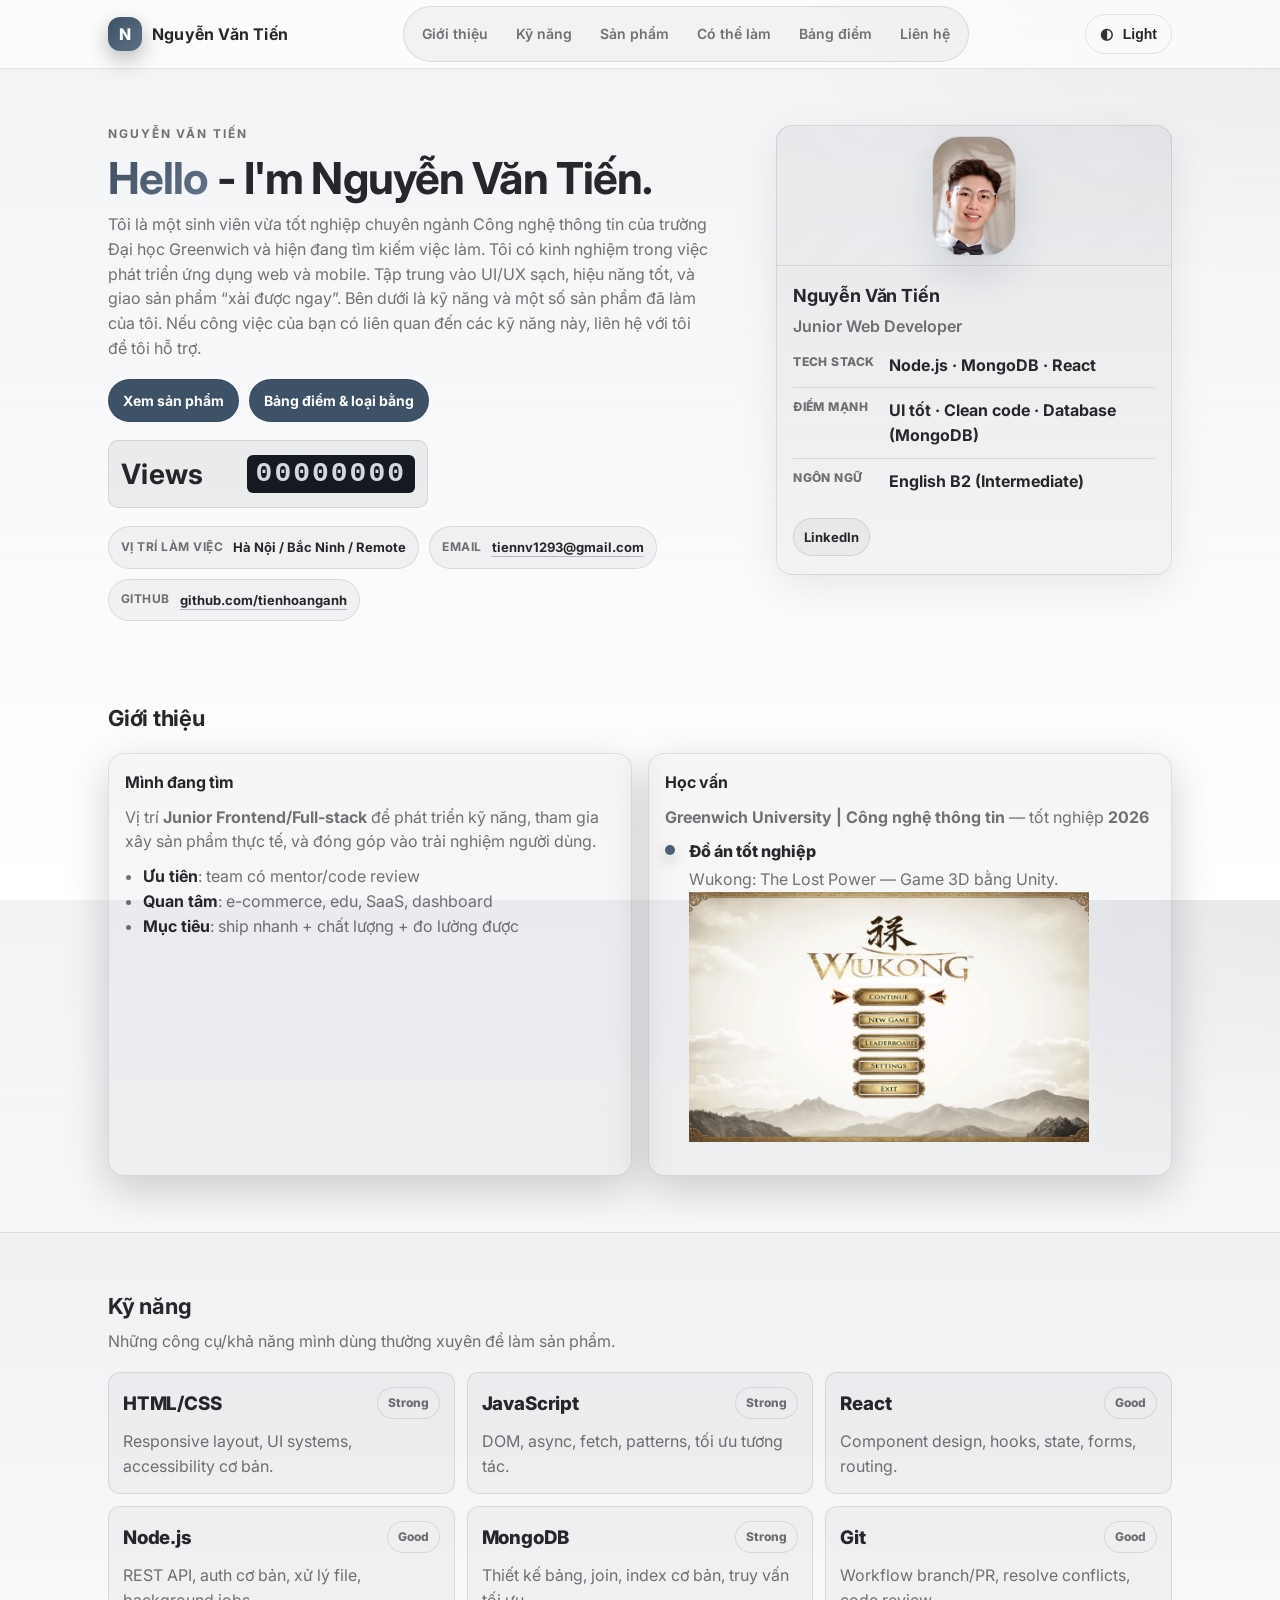
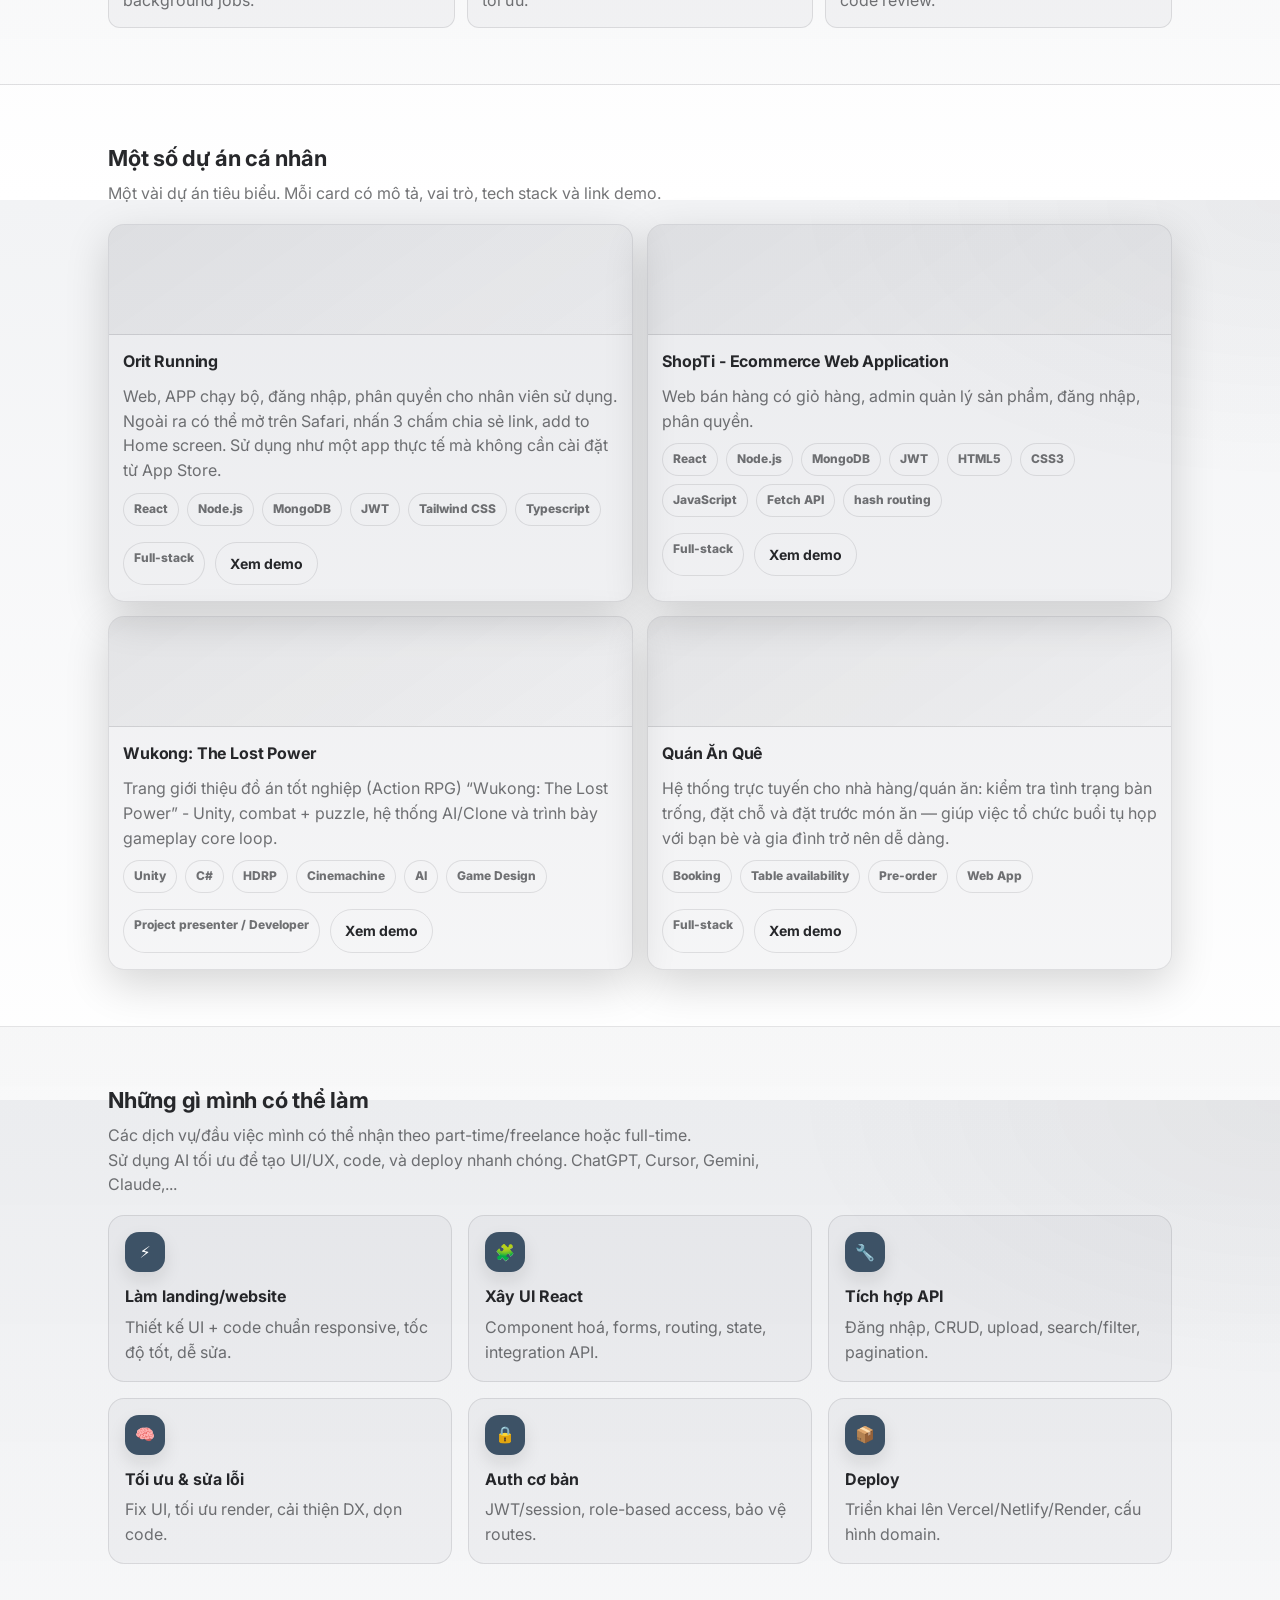
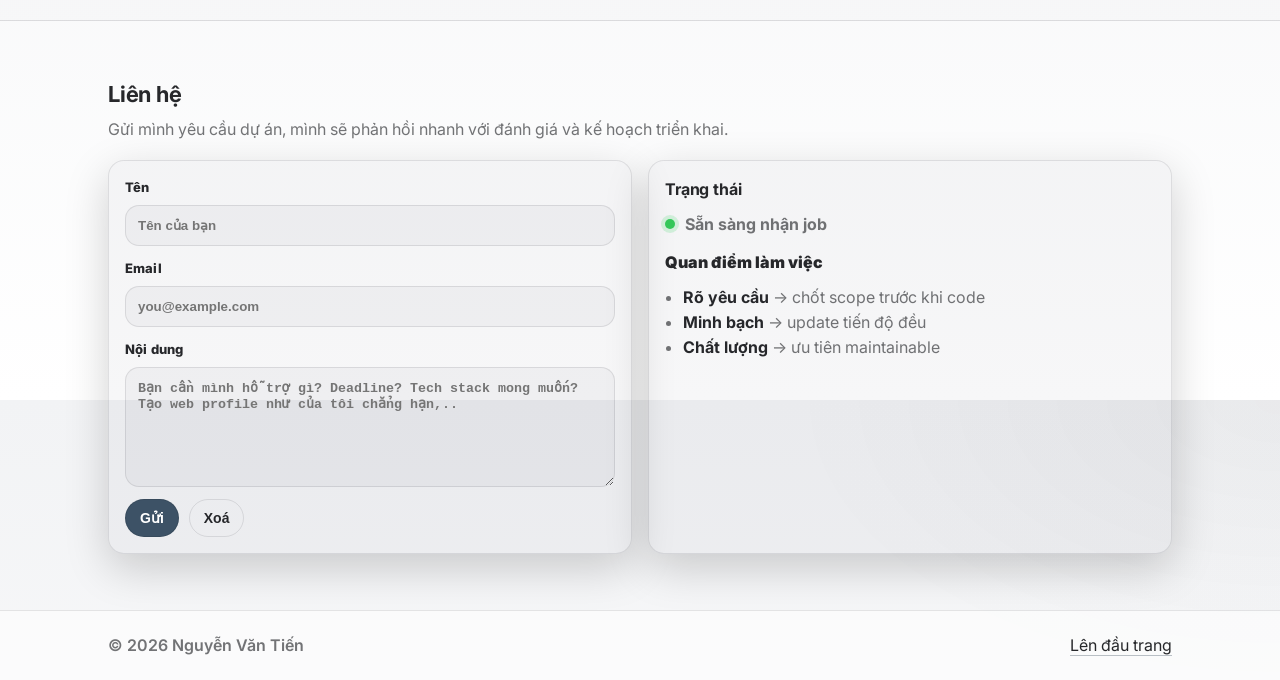
==== commit d357138e: "Add count views" ====
--- a/index.html
+++ b/index.html
@@ -68,6 +68,13 @@
               <!-- <a class="btn btn--ghost" href="./assets/CV.pdf" download>Tải CV (PDF)</a> -->
             </div>
 
+            <div class="visitCounter" aria-live="polite" aria-label="Lượt truy cập trang">
+              <div class="visitCounter__row">
+                <span class="visitCounter__label">Views</span>
+                <span class="visitCounter__value" id="profileCounter">00000000</span>
+              </div>
+            </div>
+
             <div class="hero__meta">
               <div class="pill">
                 <span class="pill__k">Vị trí làm việc</span>
--- a/styles.css
+++ b/styles.css
@@ -243,6 +243,53 @@
   max-width: 60ch;
 }
 .hero__cta{ display: flex; flex-wrap: wrap; gap: 10px; margin-bottom: 18px; }
+.visitCounter{
+  width: min(320px, 100%);
+  margin-bottom: 18px;
+  padding: 10px 12px;
+  border: 1px solid var(--line);
+  border-radius: 10px;
+  background: rgba(0,0,0,.32);
+}
+html[data-theme="light"] .visitCounter{
+  background: rgba(15,17,20,.06);
+}
+.visitCounter__row{
+  display: flex;
+  align-items: center;
+  justify-content: space-between;
+  gap: 10px;
+  padding: 4px 0;
+}
+.visitCounter__row + .visitCounter__row{
+  border-top: 1px dashed var(--line);
+}
+.visitCounter__label{
+  color: var(--text);
+  font-size: 28px;
+  line-height: 1.1;
+  font-weight: 700;
+  letter-spacing: .3px;
+}
+.visitCounter__value{
+  display: inline-block;
+  min-width: 132px;
+  padding: 4px 8px;
+  border: 1px solid var(--line);
+  border-radius: 6px;
+  background: #0b0d11;
+  color: #d2d8df;
+  text-align: center;
+  font-family: ui-monospace, SFMono-Regular, Menlo, Monaco, Consolas, "Liberation Mono", "Courier New", monospace;
+  font-size: 28px;
+  line-height: 1;
+  letter-spacing: 2px;
+  font-weight: 700;
+  font-variant-numeric: tabular-nums;
+}
+html[data-theme="light"] .visitCounter__value{
+  background: #161a20;
+}
 .hero__meta{
   display: flex;
   flex-wrap: wrap;
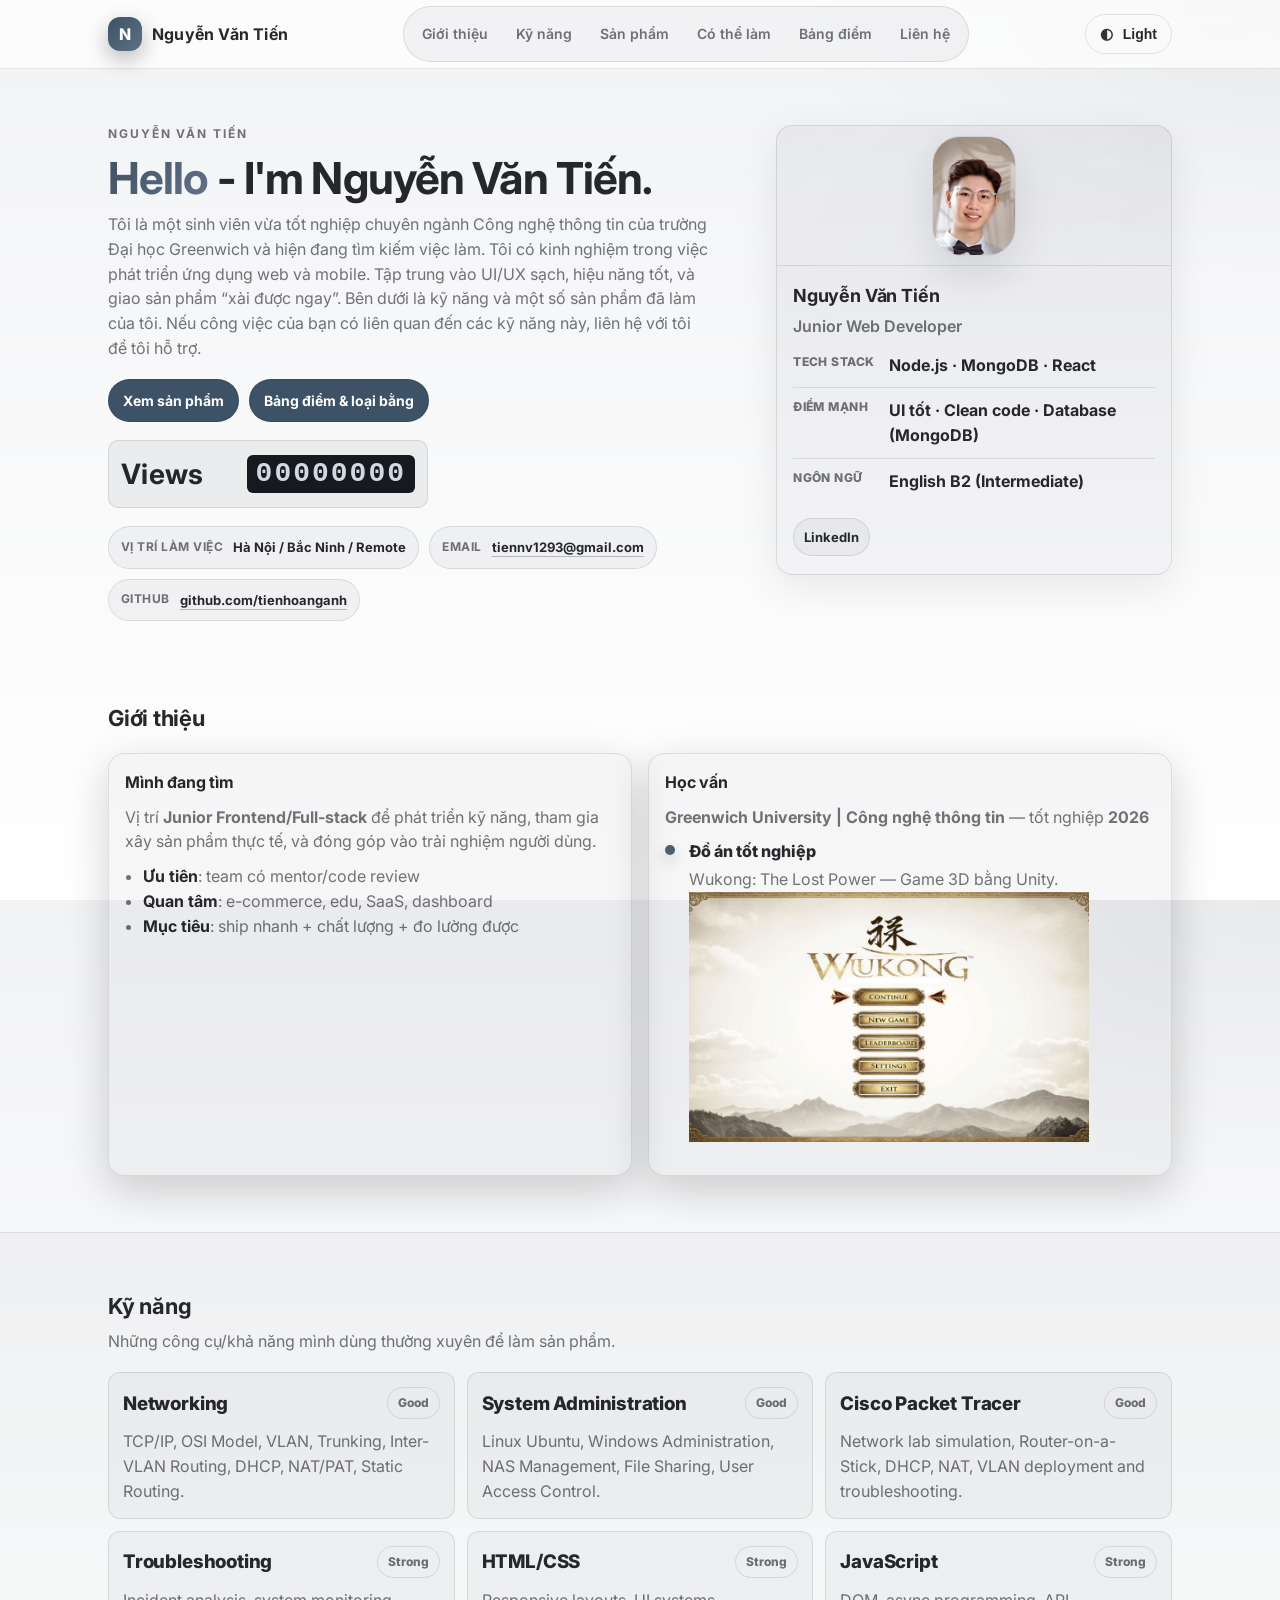
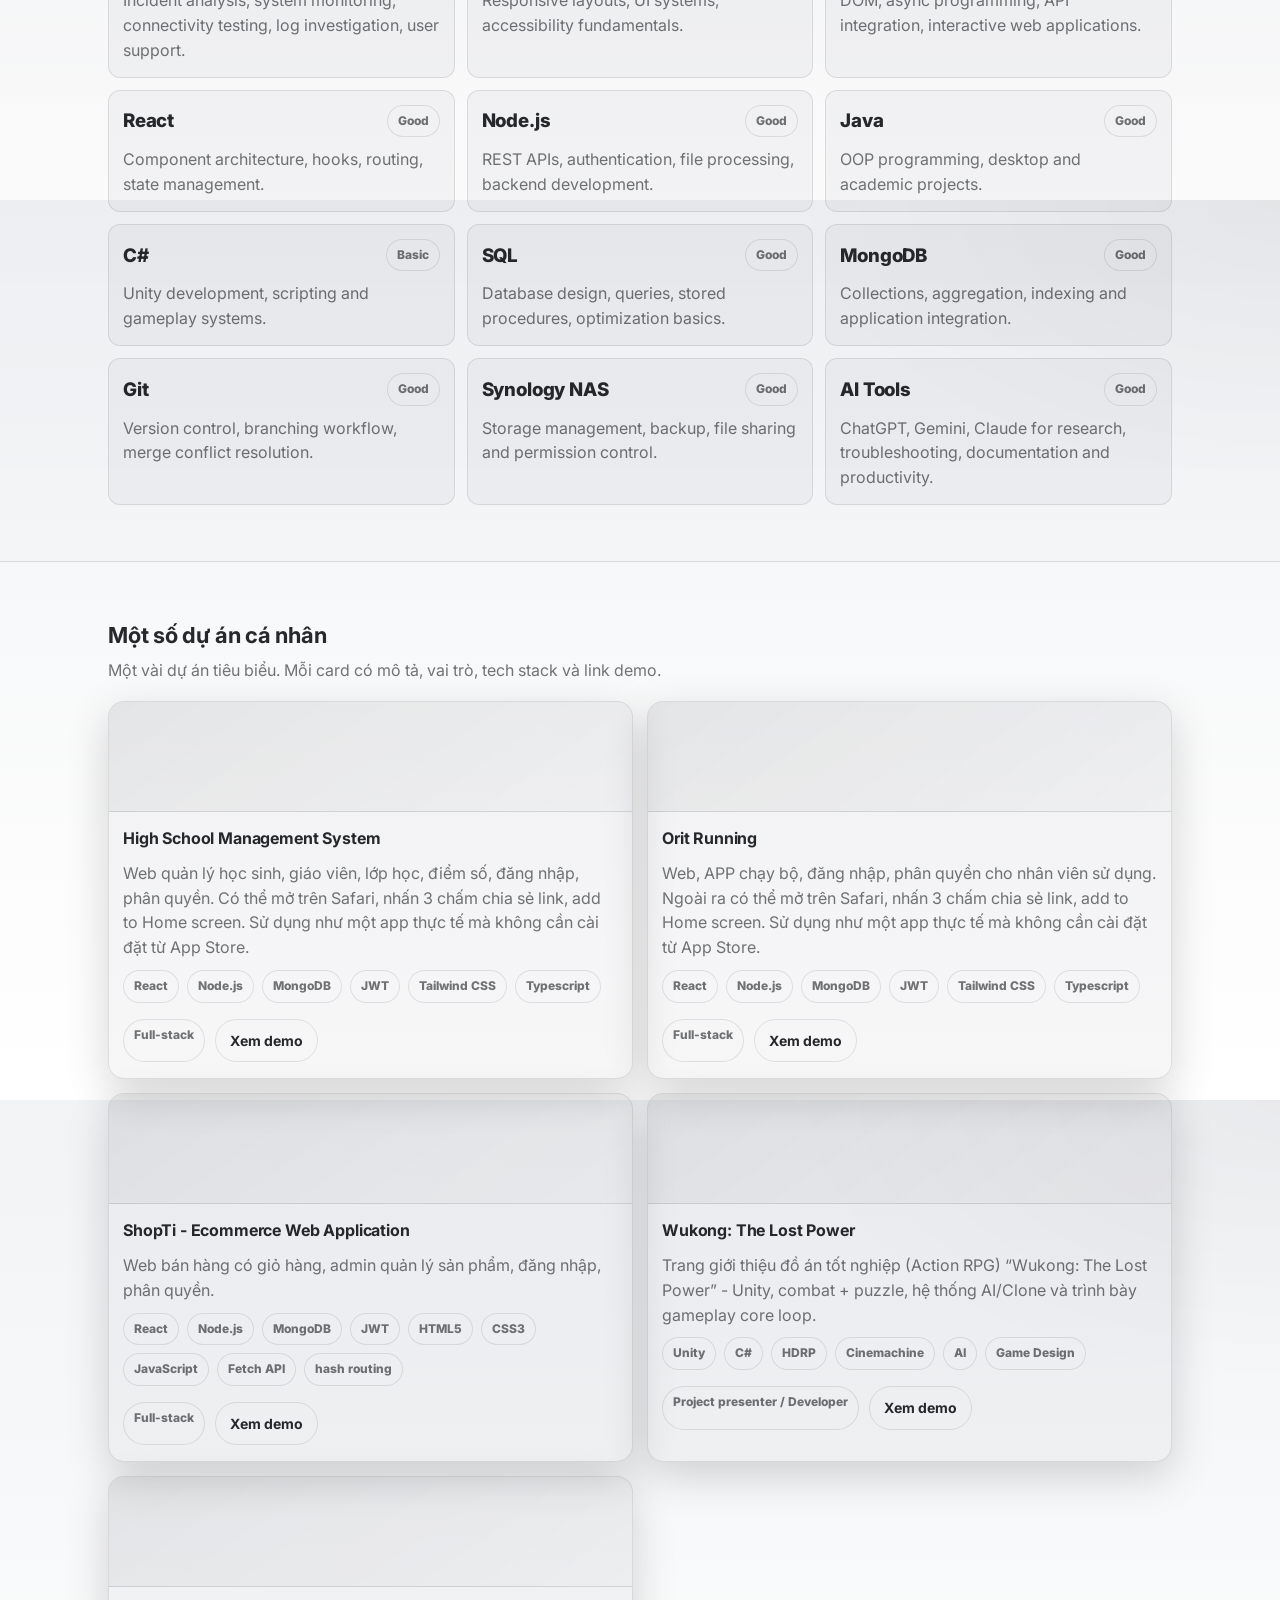
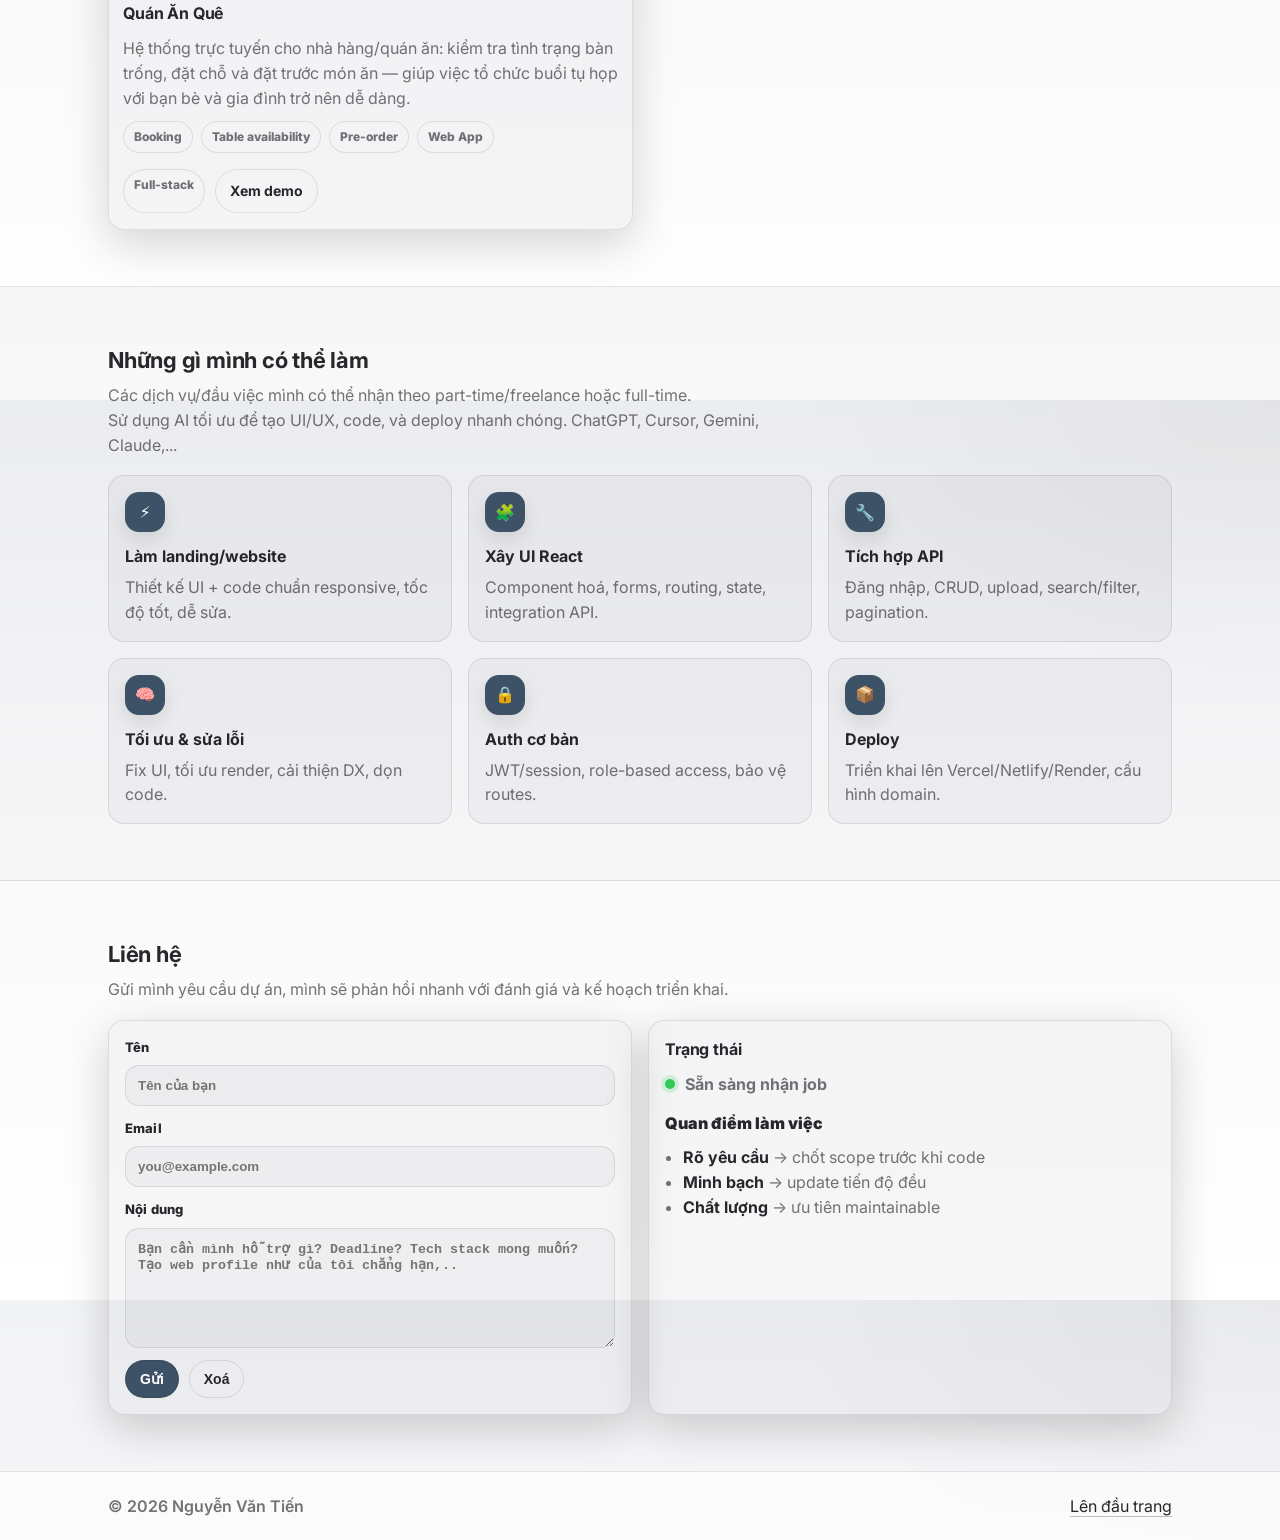
==== commit 301bae45: "update project" ====
--- a/index.html
+++ b/index.html
@@ -159,7 +159,7 @@
                     <p class="timeline__title">Đồ án tốt nghiệp</p>
                     <p class="timeline__desc">
                       Wukong: The Lost Power — Game 3D bằng Unity.
-                      <img src="./assets/gamdoan.png" alt="Wukong: The Lost Power" width="400" height="250">
+                      <img src="./assets/gamedoan.png" alt="Wukong: The Lost Power" width="400" height="250">
                     </p>
                   </div>
                 </div>
